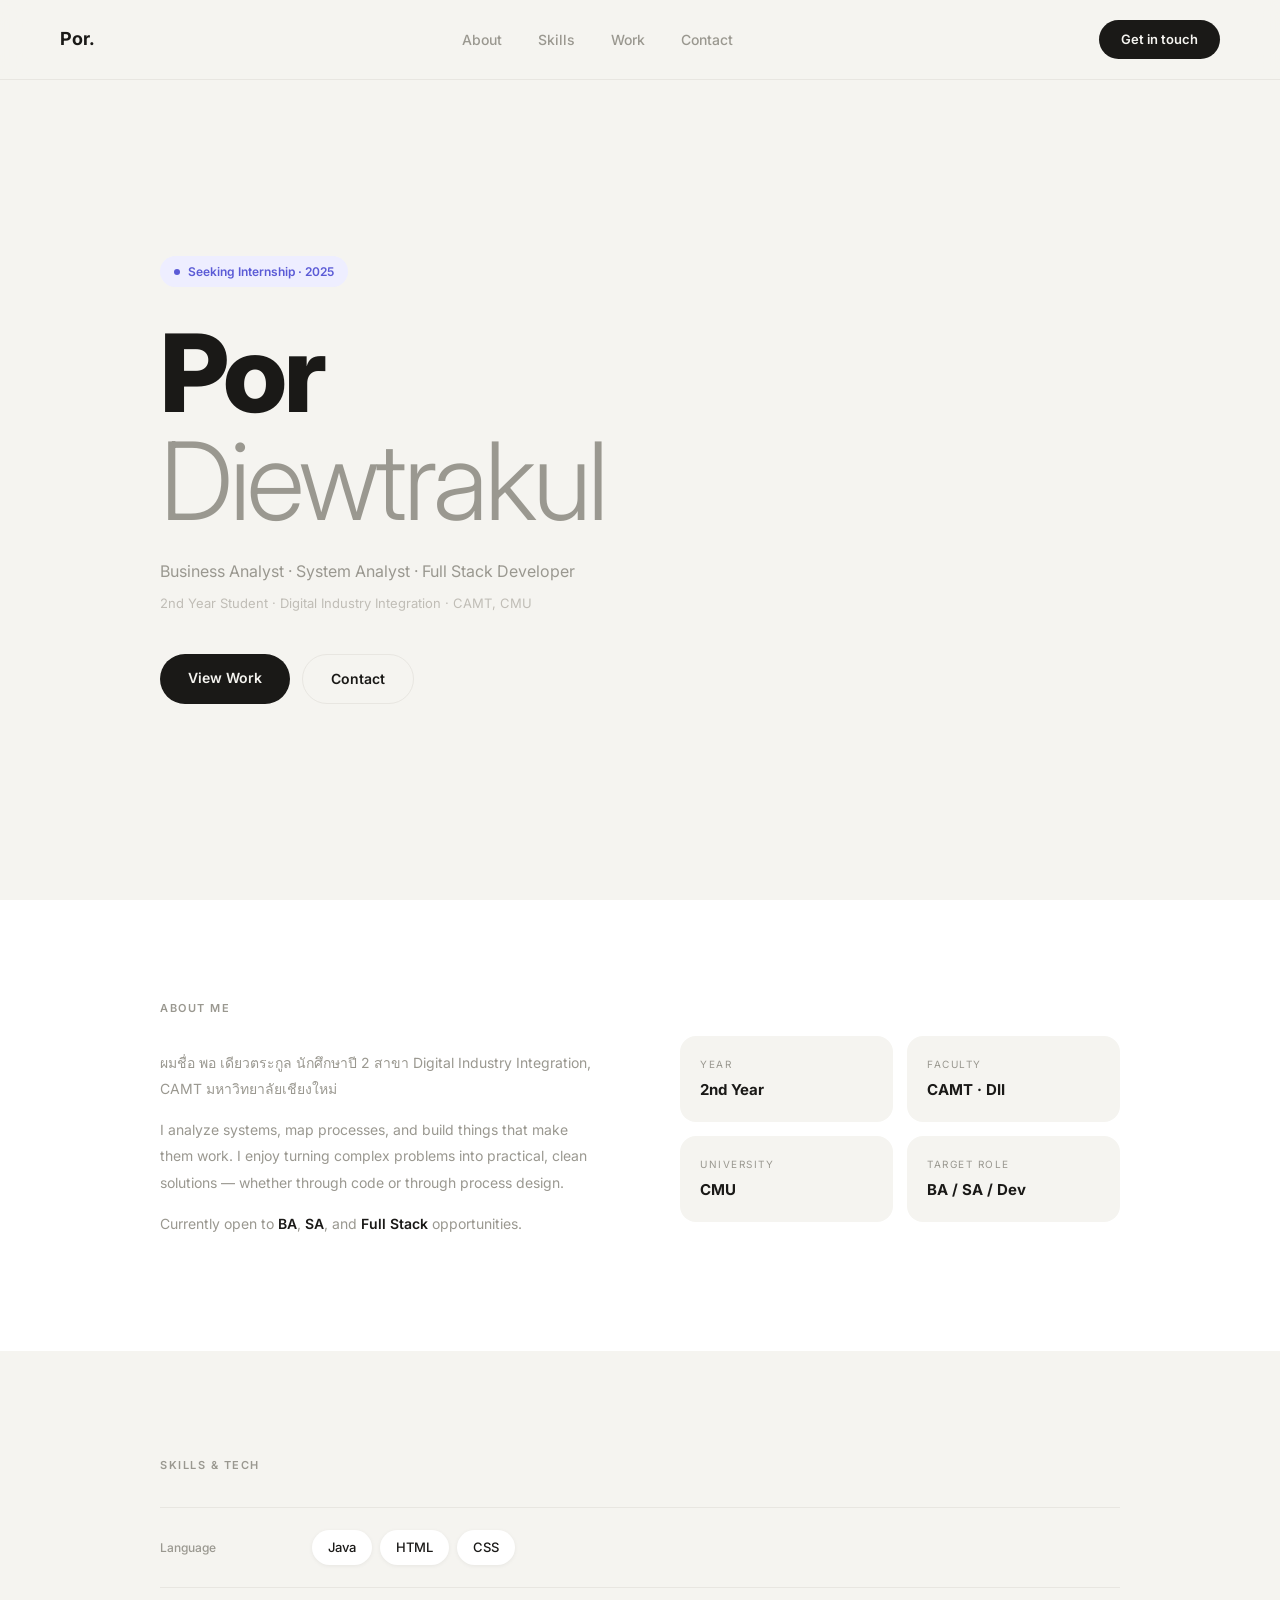
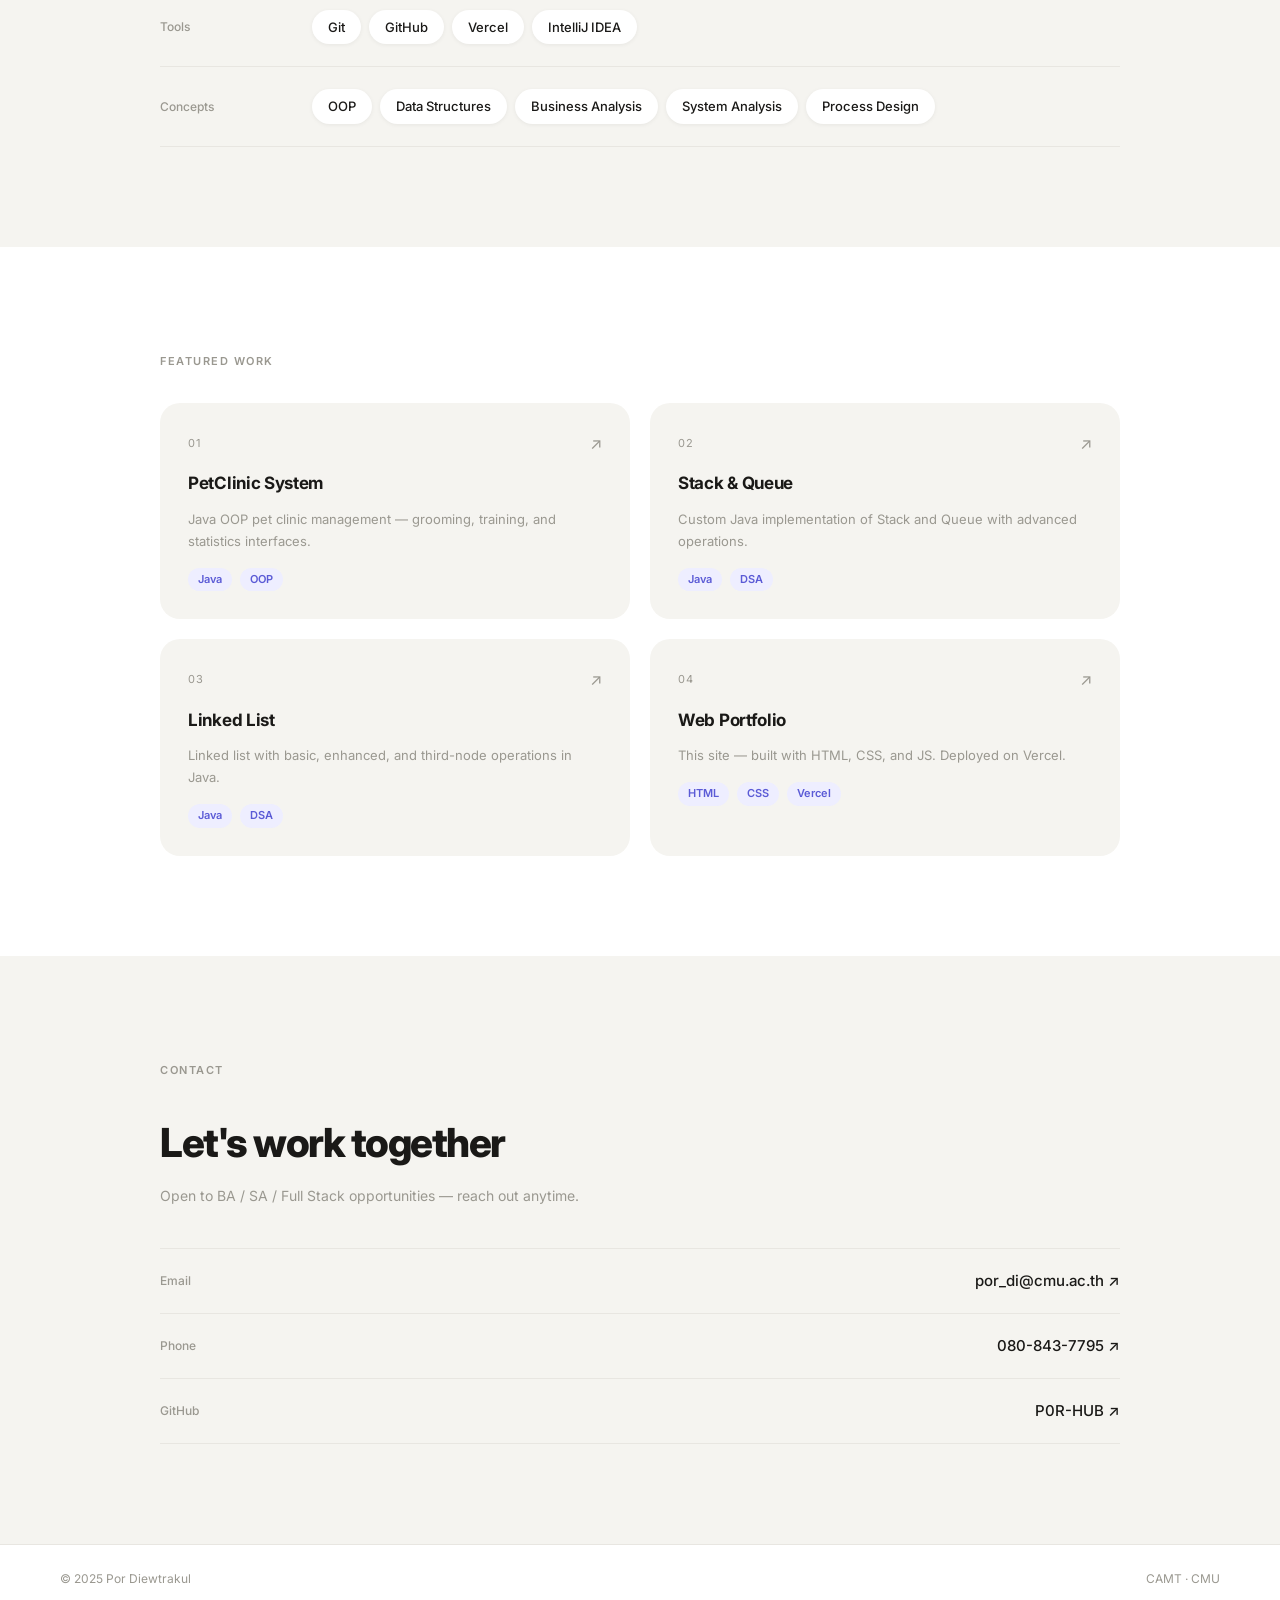
==== index.html @ 068f5320 "Change hero badge to Seeking Internship Co-Authored-By: Claude Sonnet 4.6 <noreply@anthropic.com>" ====
<!DOCTYPE html>
<html lang="en">
<head>
  <meta charset="UTF-8">
  <meta name="viewport" content="width=device-width, initial-scale=1.0">
  <title>Por Diewtrakul</title>
  <link rel="stylesheet" href="style.css">
  <link href="https://fonts.googleapis.com/css2?family=Inter:wght@300;400;500;600;700;900&display=swap" rel="stylesheet">
</head>
<body>

  <!-- NAV -->
  <nav>
    <div class="logo">Por.</div>
    <ul>
      <li><a href="#about">About</a></li>
      <li><a href="#skills">Skills</a></li>
      <li><a href="#work">Work</a></li>
      <li><a href="#contact">Contact</a></li>
    </ul>
    <a href="mailto:por_di@cmu.ac.th" class="nav-cta">Get in touch</a>
  </nav>

  <!-- HERO -->
  <section class="hero">
    <div class="hero-tag">Seeking Internship · 2025</div>
    <h1 class="hero-title">Por<br><span>Diewtrakul</span></h1>
    <p class="hero-sub">Business Analyst · System Analyst · Full Stack Developer</p>
    <p class="hero-desc">2nd Year Student · Digital Industry Integration · CAMT, CMU</p>
    <div class="hero-actions">
      <a href="#work" class="btn-main">View Work</a>
      <a href="#contact" class="btn-ghost">Contact</a>
    </div>
  </section>

  <!-- ABOUT -->
  <section class="about" id="about">
    <div class="inner">
      <div class="about-grid">
        <div class="about-text">
          <span class="label">About me</span>
          <p class="about-lead">ผมชื่อ พอ เดียวตระกูล นักศึกษาปี 2 สาขา Digital Industry Integration, CAMT มหาวิทยาลัยเชียงใหม่</p>
          <p>I analyze systems, map processes, and build things that make them work. I enjoy turning complex problems into practical, clean solutions — whether through code or through process design.</p>
          <p>Currently open to <strong>BA</strong>, <strong>SA</strong>, and <strong>Full Stack</strong> opportunities.</p>
        </div>
        <div class="about-cards">
          <div class="info-card">
            <span class="info-label">Year</span>
            <span class="info-value">2nd Year</span>
          </div>
          <div class="info-card">
            <span class="info-label">Faculty</span>
            <span class="info-value">CAMT · DII</span>
          </div>
          <div class="info-card">
            <span class="info-label">University</span>
            <span class="info-value">CMU</span>
          </div>
          <div class="info-card">
            <span class="info-label">Target Role</span>
            <span class="info-value">BA / SA / Dev</span>
          </div>
        </div>
      </div>
    </div>
  </section>

  <!-- SKILLS -->
  <section class="skills" id="skills">
    <div class="inner">
      <span class="label">Skills & Tech</span>
      <div class="skill-rows">
        <div class="skill-row">
          <span class="skill-cat">Language</span>
          <div class="chips">
            <span class="chip">Java</span>
            <span class="chip">HTML</span>
            <span class="chip">CSS</span>
          </div>
        </div>
        <div class="skill-row">
          <span class="skill-cat">Tools</span>
          <div class="chips">
            <span class="chip">Git</span>
            <span class="chip">GitHub</span>
            <span class="chip">Vercel</span>
            <span class="chip">IntelliJ IDEA</span>
          </div>
        </div>
        <div class="skill-row">
          <span class="skill-cat">Concepts</span>
          <div class="chips">
            <span class="chip">OOP</span>
            <span class="chip">Data Structures</span>
            <span class="chip">Business Analysis</span>
            <span class="chip">System Analysis</span>
            <span class="chip">Process Design</span>
          </div>
        </div>
      </div>
    </div>
  </section>

  <!-- WORK -->
  <section class="work" id="work">
    <div class="inner">
      <span class="label">Featured Work</span>
      <div class="work-grid">

        <a href="https://github.com/P0R-HUB" target="_blank" class="work-card">
          <div class="work-card-top">
            <span class="work-num">01</span>
            <span class="work-arrow">↗</span>
          </div>
          <h3>PetClinic System</h3>
          <p>Java OOP pet clinic management — grooming, training, and statistics interfaces.</p>
          <div class="work-chips">
            <span>Java</span><span>OOP</span>
          </div>
        </a>

        <a href="https://github.com/P0R-HUB/Stack-Queue" target="_blank" class="work-card">
          <div class="work-card-top">
            <span class="work-num">02</span>
            <span class="work-arrow">↗</span>
          </div>
          <h3>Stack &amp; Queue</h3>
          <p>Custom Java implementation of Stack and Queue with advanced operations.</p>
          <div class="work-chips">
            <span>Java</span><span>DSA</span>
          </div>
        </a>

        <a href="https://github.com/P0R-HUB/Linked-List" target="_blank" class="work-card">
          <div class="work-card-top">
            <span class="work-num">03</span>
            <span class="work-arrow">↗</span>
          </div>
          <h3>Linked List</h3>
          <p>Linked list with basic, enhanced, and third-node operations in Java.</p>
          <div class="work-chips">
            <span>Java</span><span>DSA</span>
          </div>
        </a>

        <a href="https://web-port-sandy.vercel.app" target="_blank" class="work-card">
          <div class="work-card-top">
            <span class="work-num">04</span>
            <span class="work-arrow">↗</span>
          </div>
          <h3>Web Portfolio</h3>
          <p>This site — built with HTML, CSS, and JS. Deployed on Vercel.</p>
          <div class="work-chips">
            <span>HTML</span><span>CSS</span><span>Vercel</span>
          </div>
        </a>

      </div>
    </div>
  </section>

  <!-- CONTACT -->
  <section class="contact" id="contact">
    <div class="inner">
      <span class="label">Contact</span>
      <h2 class="contact-title">Let's work together</h2>
      <p class="contact-sub">Open to BA / SA / Full Stack opportunities — reach out anytime.</p>
      <div class="contact-list">
        <a href="mailto:por_di@cmu.ac.th" class="contact-row">
          <span class="contact-type">Email</span>
          <span class="contact-val">por_di@cmu.ac.th ↗</span>
        </a>
        <a href="tel:0808437795" class="contact-row">
          <span class="contact-type">Phone</span>
          <span class="contact-val">080-843-7795 ↗</span>
        </a>
        <a href="https://github.com/P0R-HUB" target="_blank" class="contact-row">
          <span class="contact-type">GitHub</span>
          <span class="contact-val">P0R-HUB ↗</span>
        </a>
      </div>
    </div>
  </section>

  <footer>
    <span>© 2025 Por Diewtrakul</span>
    <span>CAMT · CMU</span>
  </footer>

  <script src="main.js"></script>
</body>
</html>
---- style.css ----
/* RESET */
* { margin: 0; padding: 0; box-sizing: border-box; }

:root {
  --bg:       #F5F4F0;
  --surface:  #FFFFFF;
  --text:     #1a1917;
  --muted:    #9a9890;
  --soft:     #e8e6e1;
  --accent:   #5b5bd6;
  --accent-l: #eeeeff;
}

html { scroll-behavior: smooth; }

body {
  font-family: 'Inter', sans-serif;
  background: var(--bg);
  color: var(--text);
  line-height: 1.6;
}

/* ── NAV ─────────────────────────────── */
nav {
  display: flex;
  align-items: center;
  justify-content: space-between;
  padding: 20px 60px;
  position: fixed;
  width: 100%;
  top: 0;
  z-index: 100;
  background: rgba(245, 244, 240, 0.88);
  backdrop-filter: blur(14px);
  border-bottom: 1px solid var(--soft);
}

.logo {
  font-size: 18px;
  font-weight: 700;
  color: var(--text);
}

nav ul {
  display: flex;
  gap: 36px;
  list-style: none;
}

nav ul a {
  color: var(--muted);
  text-decoration: none;
  font-size: 14px;
  font-weight: 500;
  transition: color 0.2s;
}

nav ul a:hover { color: var(--text); }

.nav-cta {
  padding: 9px 22px;
  background: var(--text);
  color: var(--bg);
  text-decoration: none;
  border-radius: 999px;
  font-size: 13px;
  font-weight: 600;
  transition: opacity 0.2s;
}

.nav-cta:hover { opacity: 0.75; }

/* ── INNER ───────────────────────────── */
.inner {
  max-width: 1080px;
  margin: 0 auto;
  padding: 0 60px;
}

/* ── LABEL ───────────────────────────── */
.label {
  display: inline-block;
  font-size: 11px;
  font-weight: 600;
  letter-spacing: 1.5px;
  text-transform: uppercase;
  color: var(--muted);
  margin-bottom: 32px;
}

/* ── HERO ────────────────────────────── */
.hero {
  min-height: 100vh;
  display: flex;
  flex-direction: column;
  justify-content: center;
  padding: 140px 60px 80px;
  max-width: 1080px;
  margin: 0 auto;
}

.hero-tag {
  display: inline-flex;
  align-items: center;
  gap: 8px;
  padding: 6px 14px;
  background: var(--accent-l);
  color: var(--accent);
  border-radius: 999px;
  font-size: 12px;
  font-weight: 600;
  margin-bottom: 32px;
  width: fit-content;
}

.hero-tag::before {
  content: '';
  width: 6px;
  height: 6px;
  background: var(--accent);
  border-radius: 50%;
}

.hero-title {
  font-size: clamp(56px, 9vw, 108px);
  font-weight: 800;
  line-height: 1.0;
  letter-spacing: -3px;
  margin-bottom: 24px;
  color: var(--text);
}

.hero-title span {
  color: var(--muted);
  font-weight: 300;
}

.hero-sub {
  font-size: 16px;
  color: var(--muted);
  margin-bottom: 8px;
  font-weight: 400;
}

.hero-desc {
  font-size: 13px;
  color: #c0bdb6;
  margin-bottom: 40px;
}

.hero-actions {
  display: flex;
  gap: 12px;
}

.btn-main {
  padding: 13px 28px;
  background: var(--text);
  color: var(--bg);
  text-decoration: none;
  border-radius: 999px;
  font-size: 14px;
  font-weight: 600;
  transition: opacity 0.2s, transform 0.2s;
}

.btn-main:hover { opacity: 0.8; transform: translateY(-1px); }

.btn-ghost {
  padding: 13px 28px;
  background: transparent;
  color: var(--text);
  text-decoration: none;
  border-radius: 999px;
  font-size: 14px;
  font-weight: 600;
  border: 1.5px solid var(--soft);
  transition: border-color 0.2s, transform 0.2s;
}

.btn-ghost:hover { border-color: var(--muted); transform: translateY(-1px); }

/* ── ABOUT ───────────────────────────── */
.about {
  padding: 100px 0;
  background: var(--surface);
}

.about-grid {
  display: grid;
  grid-template-columns: 1fr 1fr;
  gap: 80px;
  align-items: start;
}

.about-text .label { display: block; }

.about-lead {
  font-size: 17px;
  line-height: 1.7;
  margin-bottom: 20px;
  color: var(--text);
}

.about-text p {
  font-size: 14px;
  color: var(--muted);
  line-height: 1.9;
  margin-bottom: 14px;
}

.about-text strong { color: var(--text); font-weight: 600; }

.about-cards {
  display: grid;
  grid-template-columns: 1fr 1fr;
  gap: 14px;
  padding-top: 36px;
}

.info-card {
  background: var(--bg);
  border-radius: 16px;
  padding: 20px;
  display: flex;
  flex-direction: column;
  gap: 6px;
}

.info-label {
  font-size: 10px;
  letter-spacing: 1.5px;
  text-transform: uppercase;
  color: var(--muted);
}

.info-value {
  font-size: 15px;
  font-weight: 700;
  color: var(--text);
}

/* ── SKILLS ──────────────────────────── */
.skills {
  padding: 100px 0;
  background: var(--bg);
}

.skill-rows {
  display: flex;
  flex-direction: column;
  gap: 0;
}

.skill-row {
  display: grid;
  grid-template-columns: 120px 1fr;
  gap: 32px;
  align-items: center;
  padding: 22px 0;
  border-bottom: 1px solid var(--soft);
}

.skill-row:first-child { border-top: 1px solid var(--soft); }

.skill-cat {
  font-size: 12px;
  font-weight: 500;
  color: var(--muted);
}

.chips { display: flex; flex-wrap: wrap; gap: 8px; }

.chip {
  padding: 7px 16px;
  background: var(--surface);
  border-radius: 999px;
  font-size: 13px;
  font-weight: 500;
  color: var(--text);
  box-shadow: 0 1px 4px rgba(0,0,0,0.06);
  transition: box-shadow 0.2s, transform 0.2s;
  cursor: default;
}

.chip:hover {
  box-shadow: 0 4px 12px rgba(0,0,0,0.1);
  transform: translateY(-2px);
}

/* ── WORK ────────────────────────────── */
.work {
  padding: 100px 0;
  background: var(--surface);
}

.work-grid {
  display: grid;
  grid-template-columns: repeat(2, 1fr);
  gap: 20px;
}

.work-card {
  background: var(--bg);
  border-radius: 20px;
  padding: 28px;
  text-decoration: none;
  color: var(--text);
  display: flex;
  flex-direction: column;
  gap: 10px;
  transition: transform 0.25s, box-shadow 0.25s;
}

.work-card:hover {
  transform: translateY(-4px);
  box-shadow: 0 12px 32px rgba(0,0,0,0.08);
}

.work-card-top {
  display: flex;
  justify-content: space-between;
  align-items: center;
  margin-bottom: 4px;
}

.work-num {
  font-size: 11px;
  color: var(--muted);
  letter-spacing: 1px;
}

.work-arrow {
  font-size: 16px;
  color: var(--muted);
  transition: color 0.2s;
}

.work-card:hover .work-arrow { color: var(--accent); }

.work-card h3 {
  font-size: 17px;
  font-weight: 700;
  letter-spacing: -0.3px;
}

.work-card p {
  font-size: 13px;
  color: var(--muted);
  line-height: 1.7;
}

.work-chips {
  display: flex;
  gap: 8px;
  margin-top: 6px;
}

.work-chips span {
  padding: 3px 10px;
  background: var(--accent-l);
  color: var(--accent);
  border-radius: 999px;
  font-size: 11px;
  font-weight: 600;
}

/* ── CONTACT ─────────────────────────── */
.contact {
  padding: 100px 0;
  background: var(--bg);
}

.contact-title {
  font-size: 40px;
  font-weight: 800;
  letter-spacing: -1.5px;
  margin-bottom: 10px;
}

.contact-sub {
  font-size: 14px;
  color: var(--muted);
  margin-bottom: 40px;
}

.contact-list {
  display: flex;
  flex-direction: column;
  border-top: 1px solid var(--soft);
}

.contact-row {
  display: flex;
  justify-content: space-between;
  align-items: center;
  padding: 20px 0;
  border-bottom: 1px solid var(--soft);
  text-decoration: none;
  color: var(--text);
  transition: padding-left 0.2s;
}

.contact-row:hover { padding-left: 8px; }

.contact-type {
  font-size: 12px;
  font-weight: 500;
  color: var(--muted);
  width: 80px;
}

.contact-val {
  font-size: 15px;
  font-weight: 500;
}

/* ── FOOTER ──────────────────────────── */
footer {
  display: flex;
  justify-content: space-between;
  padding: 24px 60px;
  font-size: 12px;
  color: var(--muted);
  background: var(--surface);
  border-top: 1px solid var(--soft);
}

/* ── FADE IN ─────────────────────────── */
.fade-in {
  opacity: 0;
  transform: translateY(16px);
  transition: opacity 0.5s ease, transform 0.5s ease;
}

.fade-in.visible {
  opacity: 1;
  transform: translateY(0);
}
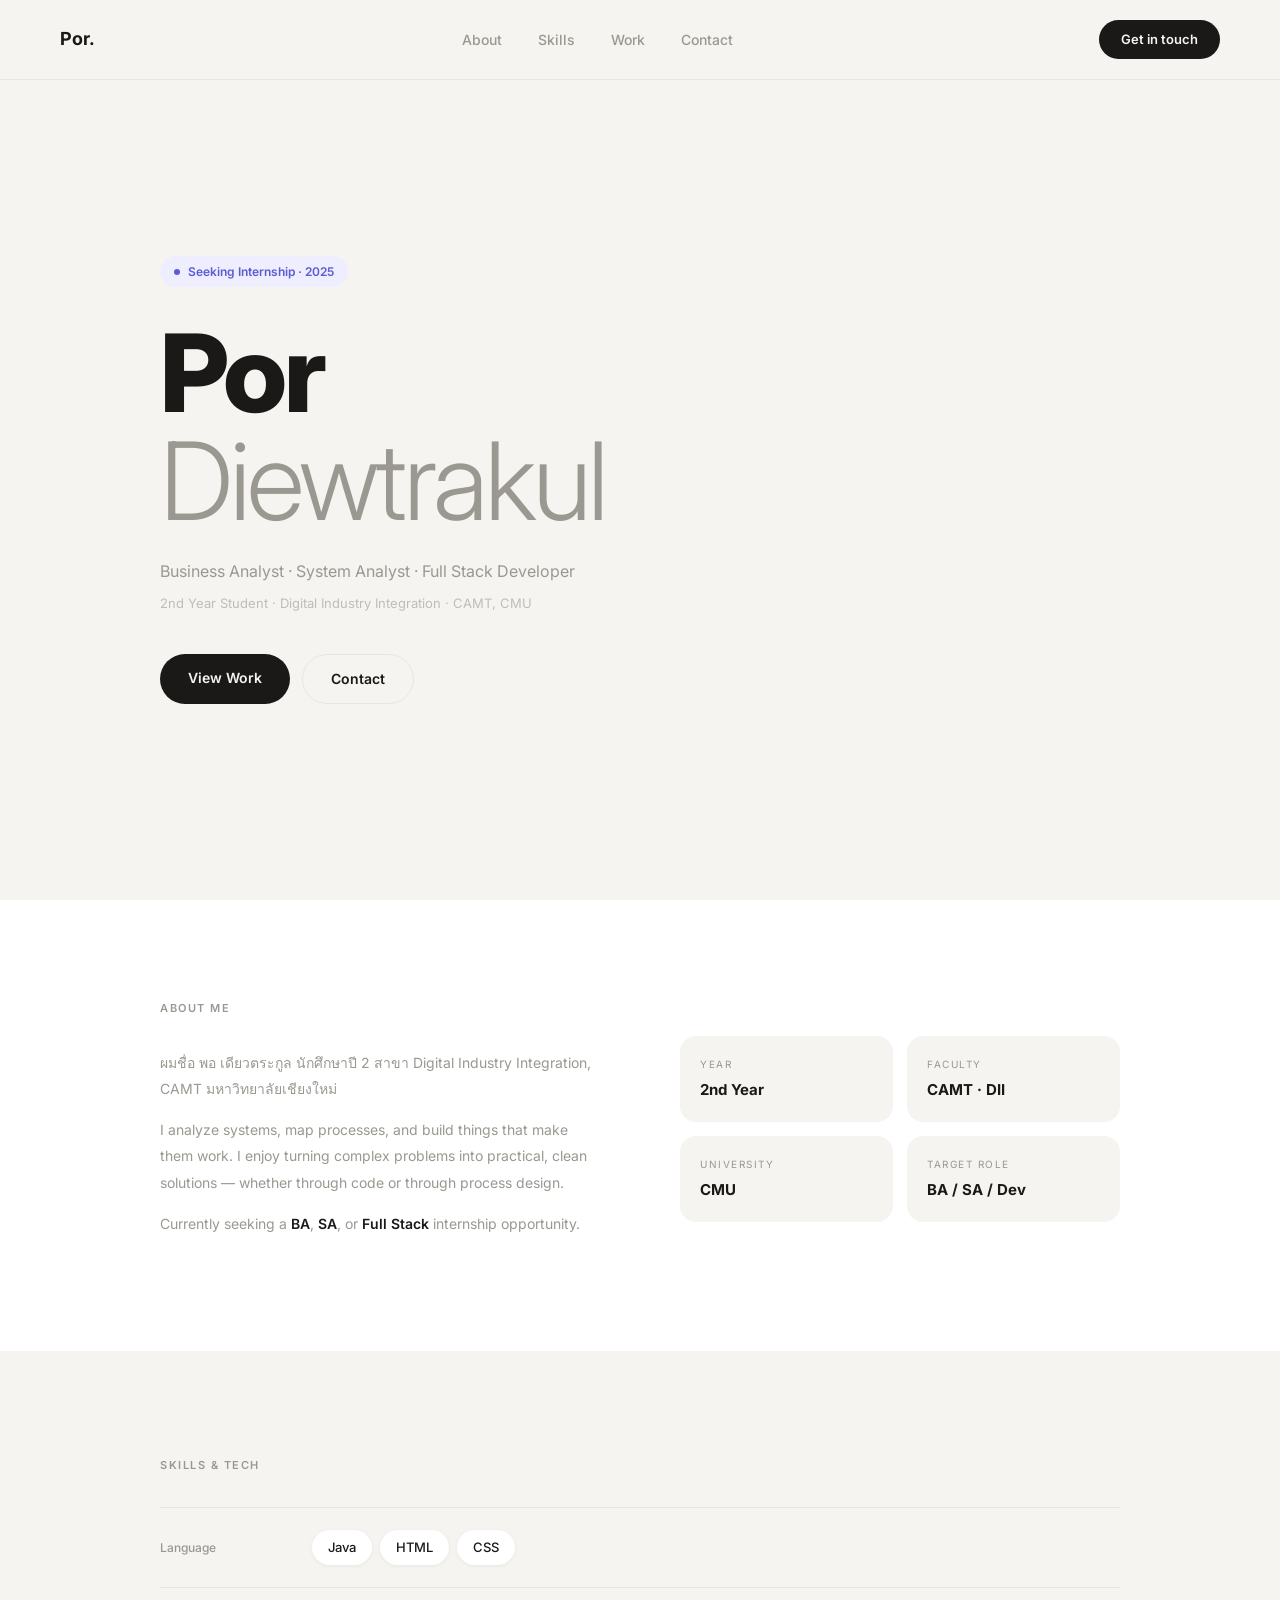
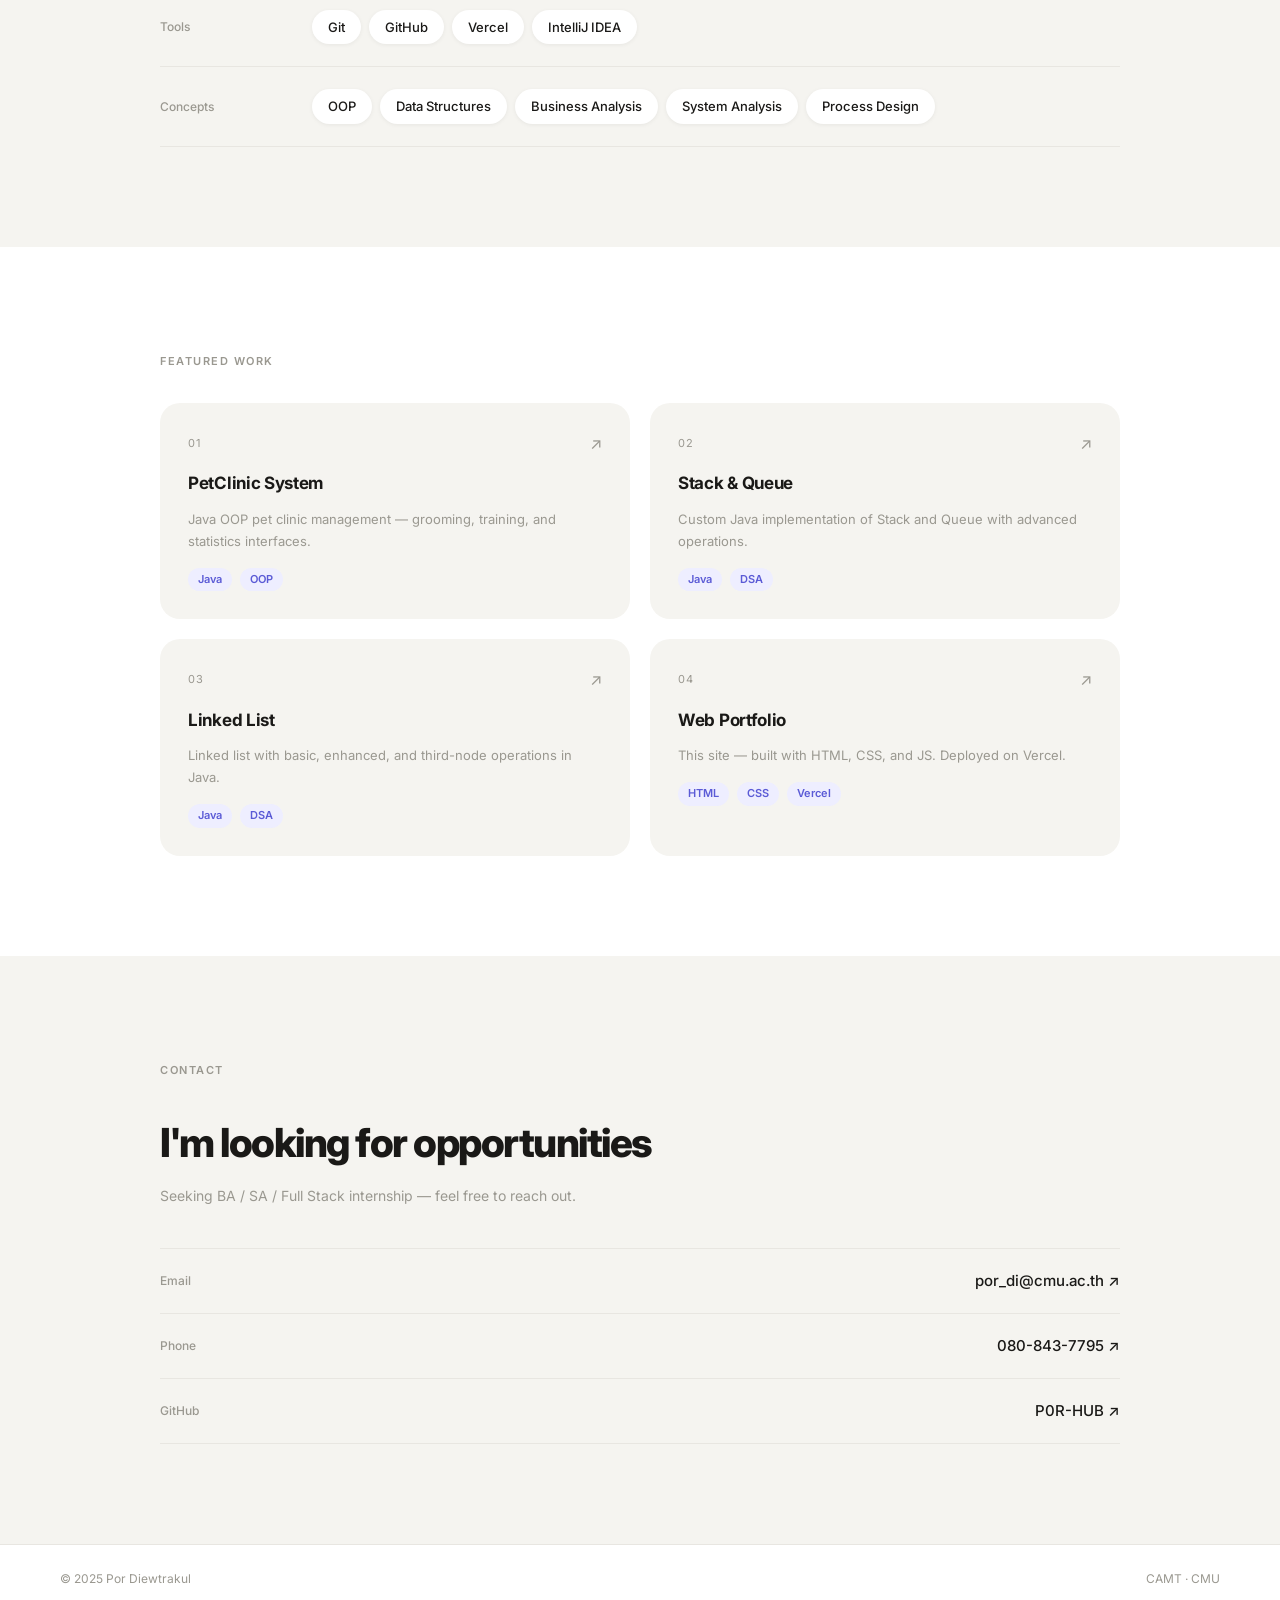
==== commit df14b134: "fix: correct job-seeker messaging and active nav highlight - Rewrite about/contact copy from recruit" ====
--- a/index.html
+++ b/index.html
@@ -41,7 +41,7 @@
           <span class="label">About me</span>
           <p class="about-lead">ผมชื่อ พอ เดียวตระกูล นักศึกษาปี 2 สาขา Digital Industry Integration, CAMT มหาวิทยาลัยเชียงใหม่</p>
           <p>I analyze systems, map processes, and build things that make them work. I enjoy turning complex problems into practical, clean solutions — whether through code or through process design.</p>
-          <p>Currently open to <strong>BA</strong>, <strong>SA</strong>, and <strong>Full Stack</strong> opportunities.</p>
+          <p>Currently seeking a <strong>BA</strong>, <strong>SA</strong>, or <strong>Full Stack</strong> internship opportunity.</p>
         </div>
         <div class="about-cards">
           <div class="info-card">
@@ -163,8 +163,8 @@
   <section class="contact" id="contact">
     <div class="inner">
       <span class="label">Contact</span>
-      <h2 class="contact-title">Let's work together</h2>
-      <p class="contact-sub">Open to BA / SA / Full Stack opportunities — reach out anytime.</p>
+      <h2 class="contact-title">I'm looking for opportunities</h2>
+      <p class="contact-sub">Seeking BA / SA / Full Stack internship — feel free to reach out.</p>
       <div class="contact-list">
         <a href="mailto:por_di@cmu.ac.th" class="contact-row">
           <span class="contact-type">Email</span>
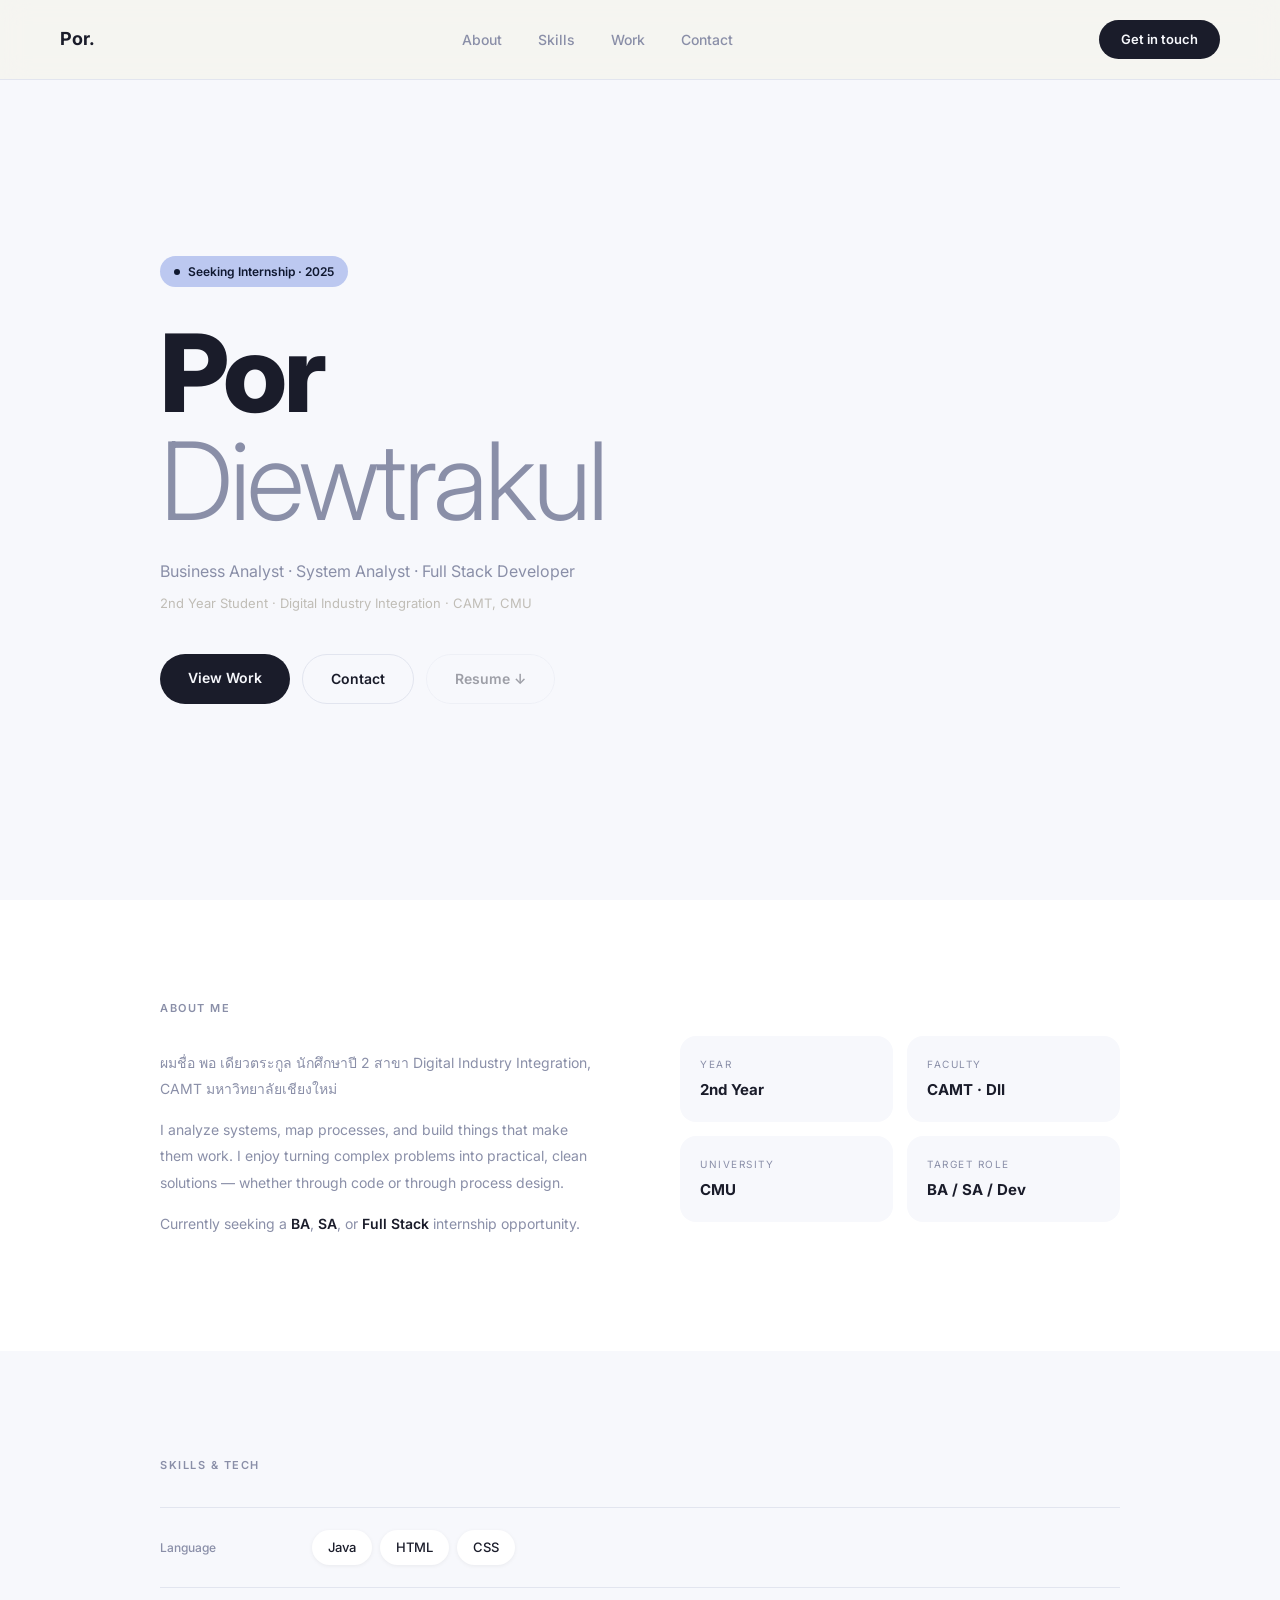
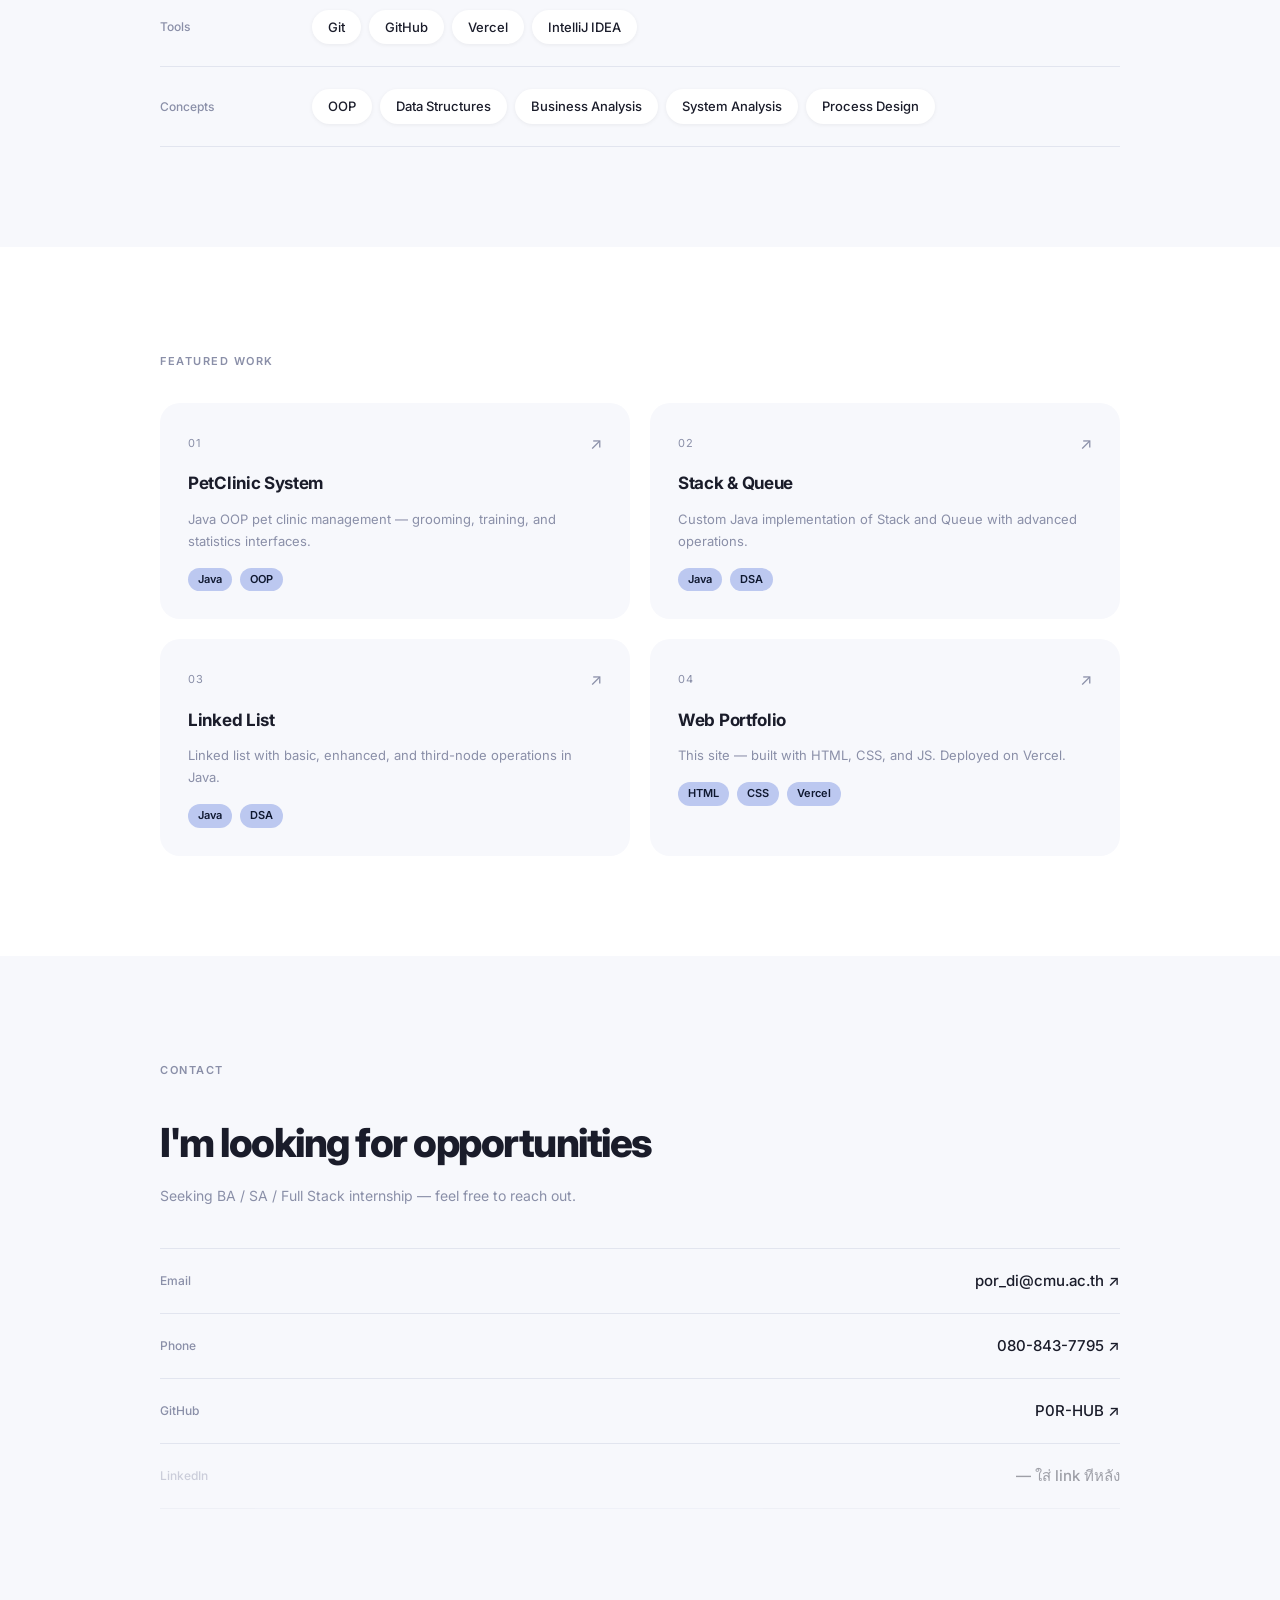
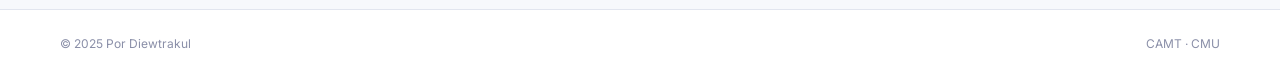
==== commit f741f9ba: "feat: add resume & LinkedIn placeholders, update accent color - Add Resume download button placehold" ====
--- a/index.html
+++ b/index.html
@@ -30,6 +30,7 @@
     <div class="hero-actions">
       <a href="#work" class="btn-main">View Work</a>
       <a href="#contact" class="btn-ghost">Contact</a>
+      <a href="#" class="btn-ghost" style="opacity:0.4; cursor:not-allowed;">Resume ↓</a>
     </div>
   </section>
 
@@ -178,6 +179,10 @@
           <span class="contact-type">GitHub</span>
           <span class="contact-val">P0R-HUB ↗</span>
         </a>
+        <a href="#" class="contact-row" style="opacity:0.4; cursor:not-allowed;">
+          <span class="contact-type">LinkedIn</span>
+          <span class="contact-val">— ใส่ link ทีหลัง</span>
+        </a>
       </div>
     </div>
   </section>
--- a/style.css
+++ b/style.css
@@ -2,13 +2,13 @@
 * { margin: 0; padding: 0; box-sizing: border-box; }
 
 :root {
-  --bg:       #F5F4F0;
+  --bg:       #F7F8FC;
   --surface:  #FFFFFF;
-  --text:     #1a1917;
-  --muted:    #9a9890;
-  --soft:     #e8e6e1;
-  --accent:   #5b5bd6;
-  --accent-l: #eeeeff;
+  --text:     #1A1C2A;
+  --muted:    #8A8FA8;
+  --soft:     #E2E5EF;
+  --accent:   #0F1830;
+  --accent-l: #BCC8F0;
 }
 
 html { scroll-behavior: smooth; }
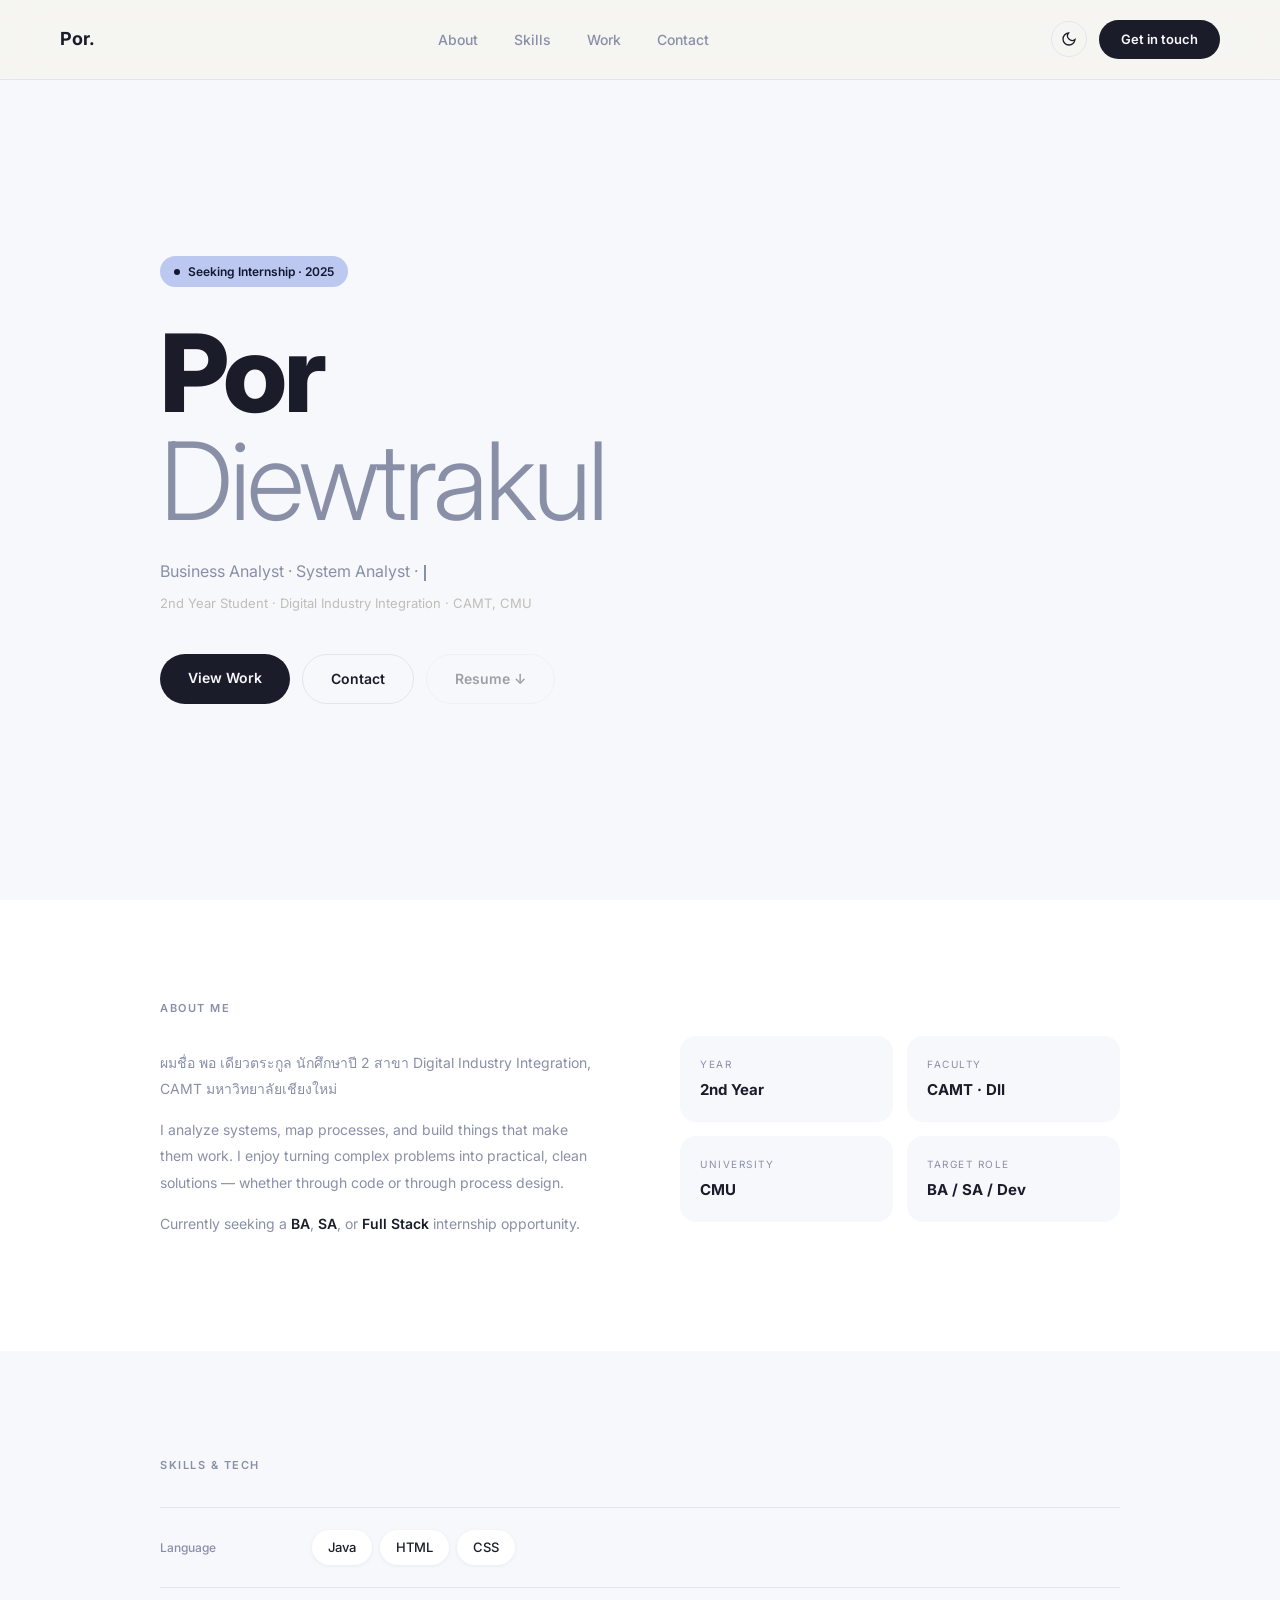
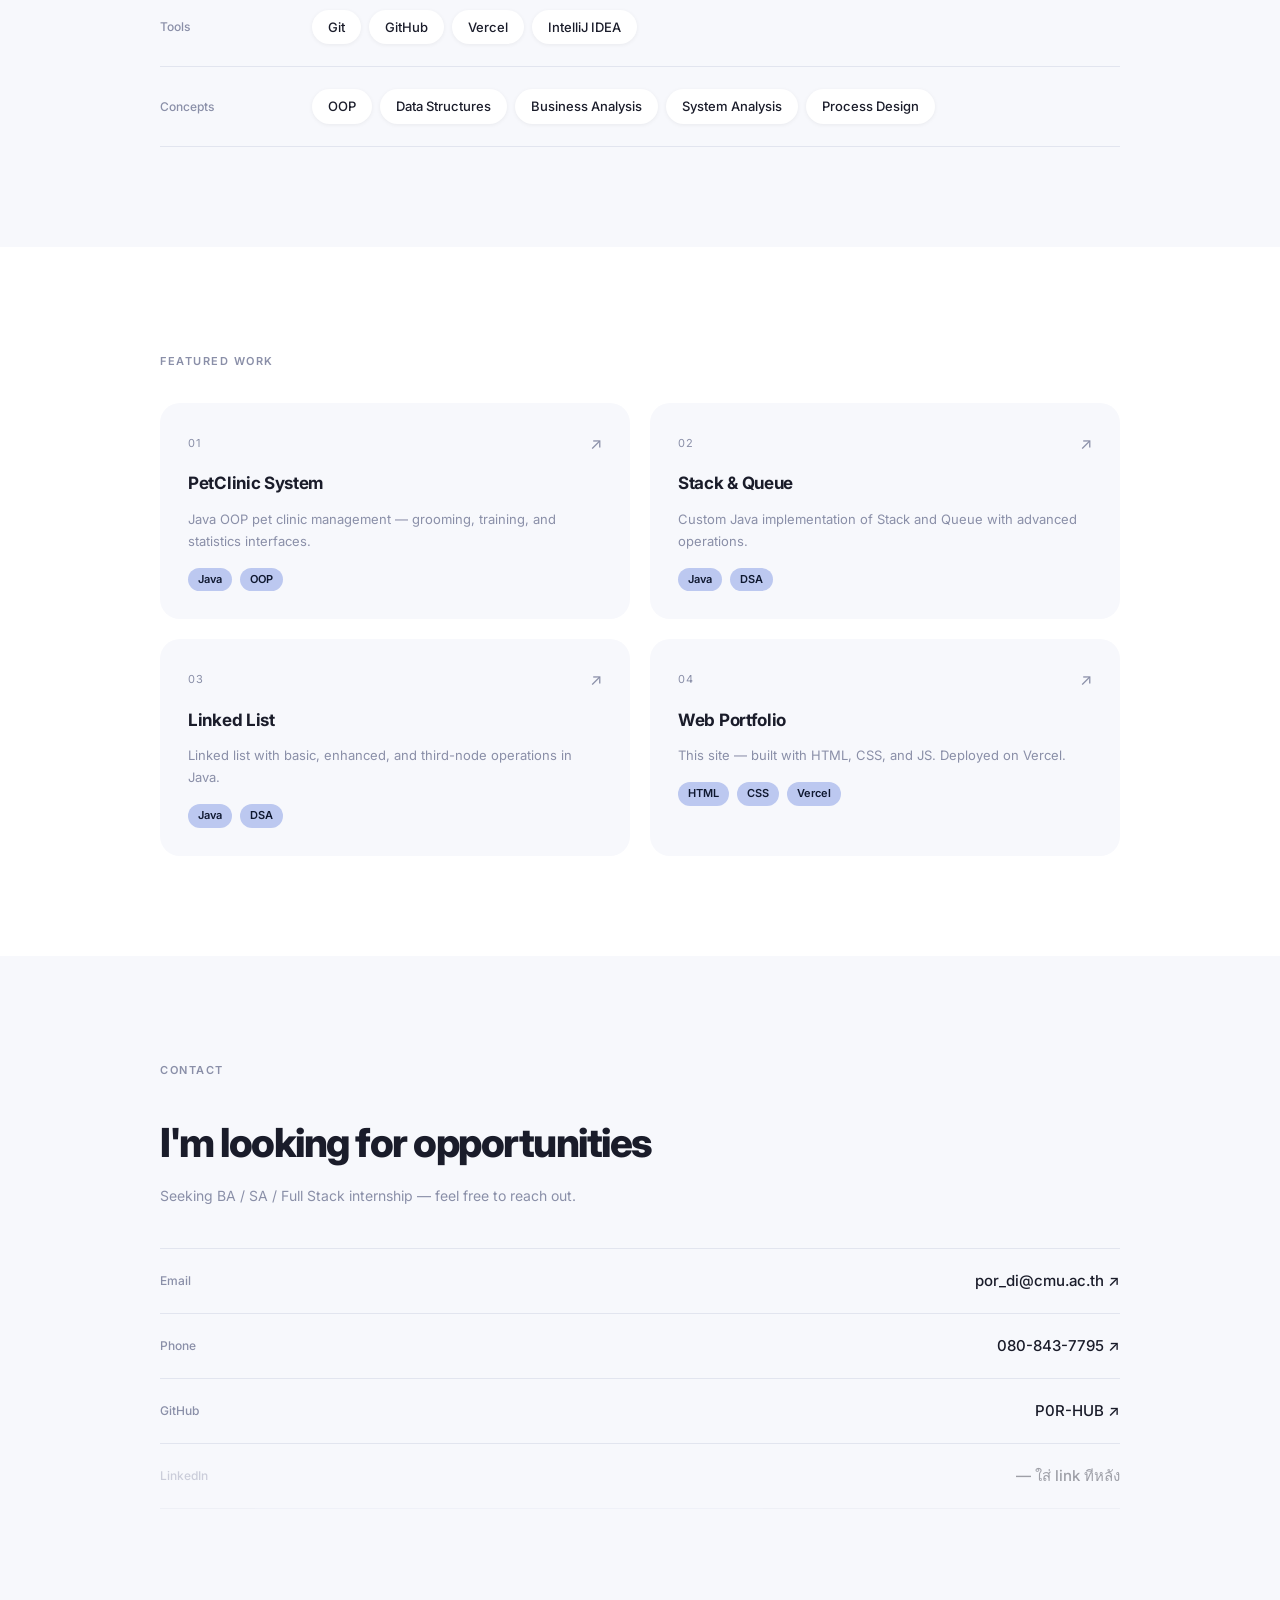
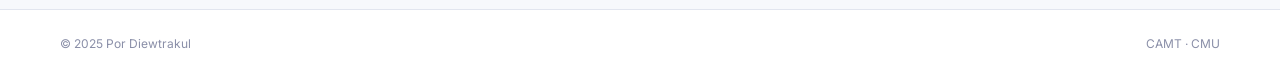
==== commit 85dcb216: "feat: add typing animation, copy to clipboard, and dark mode - Typing animation on hero subtitle on " ====
--- a/index.html
+++ b/index.html
@@ -18,7 +18,13 @@
       <li><a href="#work">Work</a></li>
       <li><a href="#contact">Contact</a></li>
     </ul>
-    <a href="mailto:por_di@cmu.ac.th" class="nav-cta">Get in touch</a>
+    <div class="nav-right">
+      <button id="theme-toggle" class="theme-toggle" aria-label="Toggle dark mode">
+        <svg id="icon-moon" width="16" height="16" viewBox="0 0 24 24" fill="none" stroke="currentColor" stroke-width="2"><path d="M21 12.79A9 9 0 1 1 11.21 3 7 7 0 0 0 21 12.79z"/></svg>
+        <svg id="icon-sun"  width="16" height="16" viewBox="0 0 24 24" fill="none" stroke="currentColor" stroke-width="2" style="display:none"><circle cx="12" cy="12" r="5"/><line x1="12" y1="1" x2="12" y2="3"/><line x1="12" y1="21" x2="12" y2="23"/><line x1="4.22" y1="4.22" x2="5.64" y2="5.64"/><line x1="18.36" y1="18.36" x2="19.78" y2="19.78"/><line x1="1" y1="12" x2="3" y2="12"/><line x1="21" y1="12" x2="23" y2="12"/><line x1="4.22" y1="19.78" x2="5.64" y2="18.36"/><line x1="18.36" y1="5.64" x2="19.78" y2="4.22"/></svg>
+      </button>
+      <a href="mailto:por_di@cmu.ac.th" class="nav-cta">Get in touch</a>
+    </div>
   </nav>
 
   <!-- HERO -->
@@ -167,15 +173,15 @@
       <h2 class="contact-title">I'm looking for opportunities</h2>
       <p class="contact-sub">Seeking BA / SA / Full Stack internship — feel free to reach out.</p>
       <div class="contact-list">
-        <a href="mailto:por_di@cmu.ac.th" class="contact-row">
+        <a href="mailto:por_di@cmu.ac.th" class="contact-row" data-copy="por_di@cmu.ac.th">
           <span class="contact-type">Email</span>
           <span class="contact-val">por_di@cmu.ac.th ↗</span>
         </a>
-        <a href="tel:0808437795" class="contact-row">
+        <a href="tel:0808437795" class="contact-row" data-copy="080-843-7795">
           <span class="contact-type">Phone</span>
           <span class="contact-val">080-843-7795 ↗</span>
         </a>
-        <a href="https://github.com/P0R-HUB" target="_blank" class="contact-row">
+        <a href="https://github.com/P0R-HUB" target="_blank" class="contact-row" data-copy="https://github.com/P0R-HUB">
           <span class="contact-type">GitHub</span>
           <span class="contact-val">P0R-HUB ↗</span>
         </a>
@@ -192,6 +198,8 @@
     <span>CAMT · CMU</span>
   </footer>
 
+  <div id="copy-toast" class="copy-toast">Copied!</div>
+
   <script src="main.js"></script>
 </body>
 </html>
--- a/style.css
+++ b/style.css
@@ -11,6 +11,22 @@
   --accent-l: #BCC8F0;
 }
 
+/* ── DARK MODE ── */
+[data-theme="dark"] {
+  --bg:       #0D1117;
+  --surface:  #161B27;
+  --text:     #E8EDF8;
+  --muted:    #8891B0;
+  --soft:     #1E2436;
+  --accent:   #6B8FE8;
+  --accent-l: #1A2340;
+}
+
+[data-theme="dark"] nav {
+  background: rgba(13, 17, 23, 0.92);
+  border-bottom-color: #1E2436;
+}
+
 html { scroll-behavior: smooth; }
 
 body {
@@ -18,6 +34,68 @@
   background: var(--bg);
   color: var(--text);
   line-height: 1.6;
+  transition: background 0.3s ease, color 0.3s ease;
+}
+
+/* ── THEME TOGGLE ────────────────────── */
+.nav-right {
+  display: flex;
+  align-items: center;
+  gap: 12px;
+}
+
+.theme-toggle {
+  width: 36px;
+  height: 36px;
+  border-radius: 999px;
+  border: 1.5px solid var(--soft);
+  background: transparent;
+  color: var(--text);
+  display: flex;
+  align-items: center;
+  justify-content: center;
+  cursor: pointer;
+  transition: background 0.2s, border-color 0.2s;
+}
+
+.theme-toggle:hover { background: var(--soft); }
+
+/* ── COPY TOAST ──────────────────────── */
+.copy-toast {
+  position: fixed;
+  bottom: 32px;
+  left: 50%;
+  transform: translateX(-50%) translateY(12px);
+  background: var(--text);
+  color: var(--bg);
+  padding: 10px 22px;
+  border-radius: 999px;
+  font-size: 13px;
+  font-weight: 600;
+  opacity: 0;
+  pointer-events: none;
+  transition: opacity 0.2s, transform 0.2s;
+  z-index: 9999;
+}
+
+.copy-toast.show {
+  opacity: 1;
+  transform: translateX(-50%) translateY(0);
+}
+
+/* ── TYPING CURSOR ───────────────────── */
+.hero-sub .cursor {
+  display: inline-block;
+  width: 2px;
+  height: 1em;
+  background: var(--muted);
+  margin-left: 2px;
+  vertical-align: middle;
+  animation: blink 0.7s step-end infinite;
+}
+
+@keyframes blink {
+  50% { opacity: 0; }
 }
 
 /* ── NAV ─────────────────────────────── */
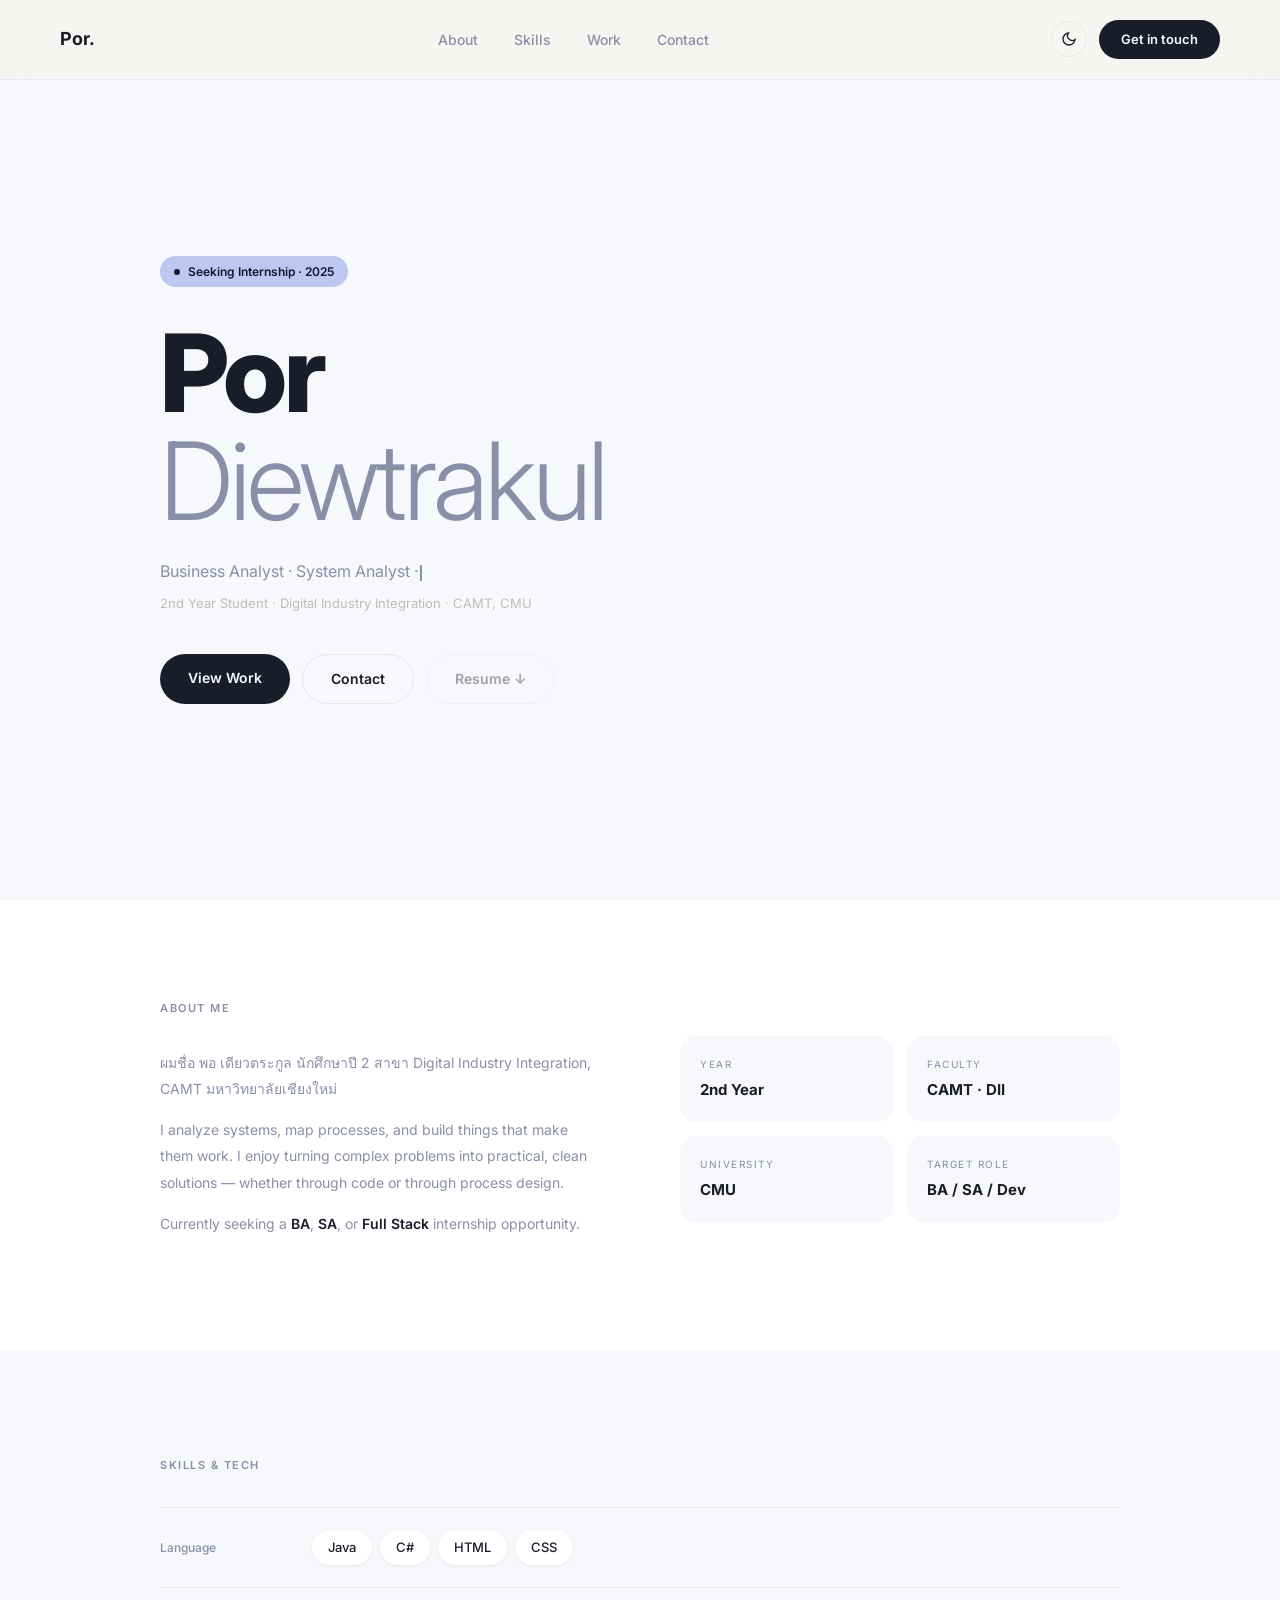
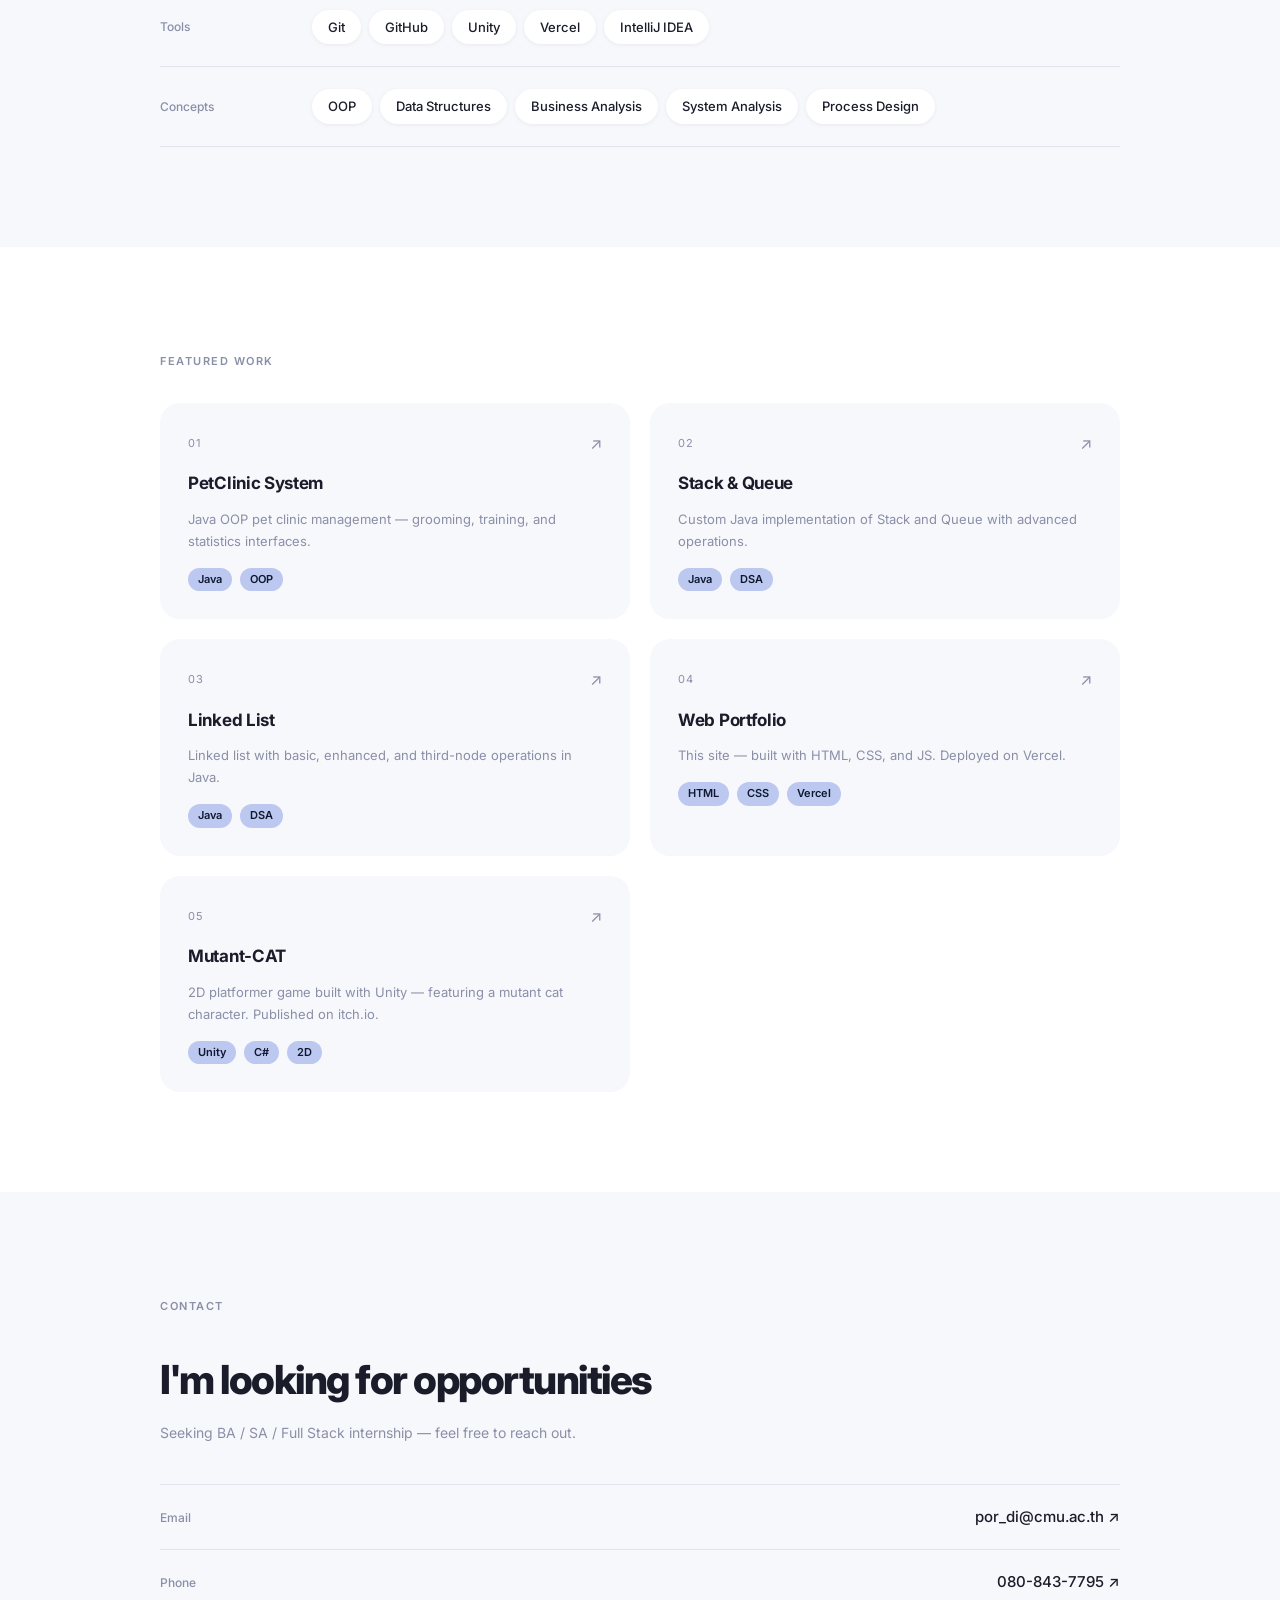
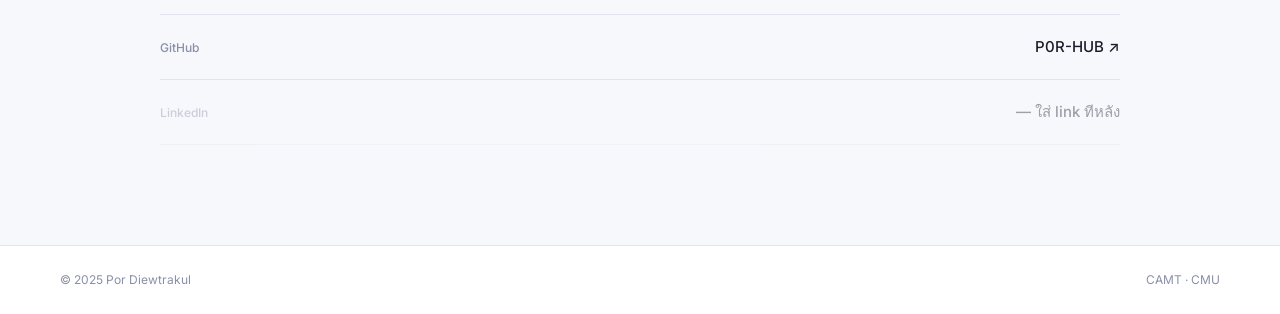
==== commit f70a9490: "Add Mutant-CAT to work section, add C# and Unity to skills" ====
--- a/index.html
+++ b/index.html
@@ -81,6 +81,7 @@
           <span class="skill-cat">Language</span>
           <div class="chips">
             <span class="chip">Java</span>
+            <span class="chip">C#</span>
             <span class="chip">HTML</span>
             <span class="chip">CSS</span>
           </div>
@@ -90,6 +91,7 @@
           <div class="chips">
             <span class="chip">Git</span>
             <span class="chip">GitHub</span>
+            <span class="chip">Unity</span>
             <span class="chip">Vercel</span>
             <span class="chip">IntelliJ IDEA</span>
           </div>
@@ -162,6 +164,18 @@
           </div>
         </a>
 
+        <a href="https://p0rwannabe.itch.io/mutant-cat" target="_blank" class="work-card">
+          <div class="work-card-top">
+            <span class="work-num">05</span>
+            <span class="work-arrow">↗</span>
+          </div>
+          <h3>Mutant-CAT</h3>
+          <p>2D platformer game built with Unity — featuring a mutant cat character. Published on itch.io.</p>
+          <div class="work-chips">
+            <span>Unity</span><span>C#</span><span>2D</span>
+          </div>
+        </a>
+
       </div>
     </div>
   </section>
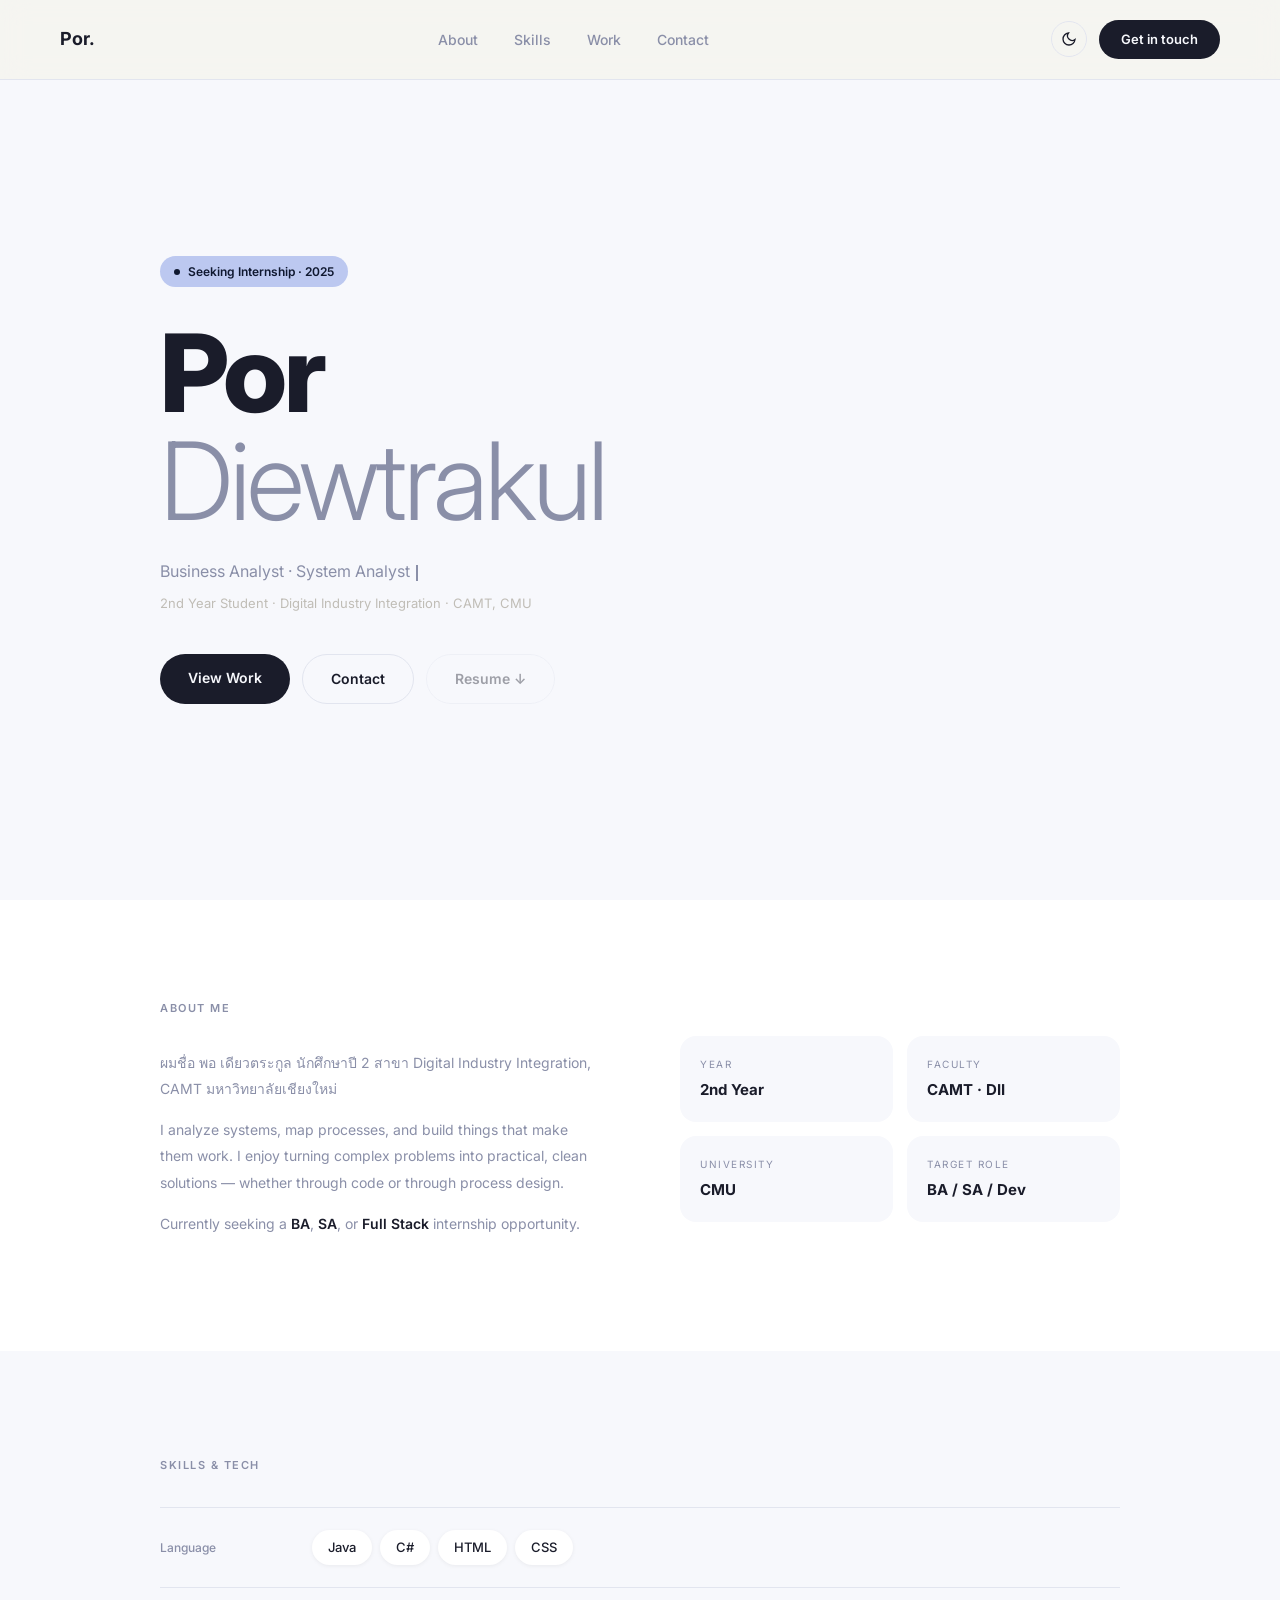
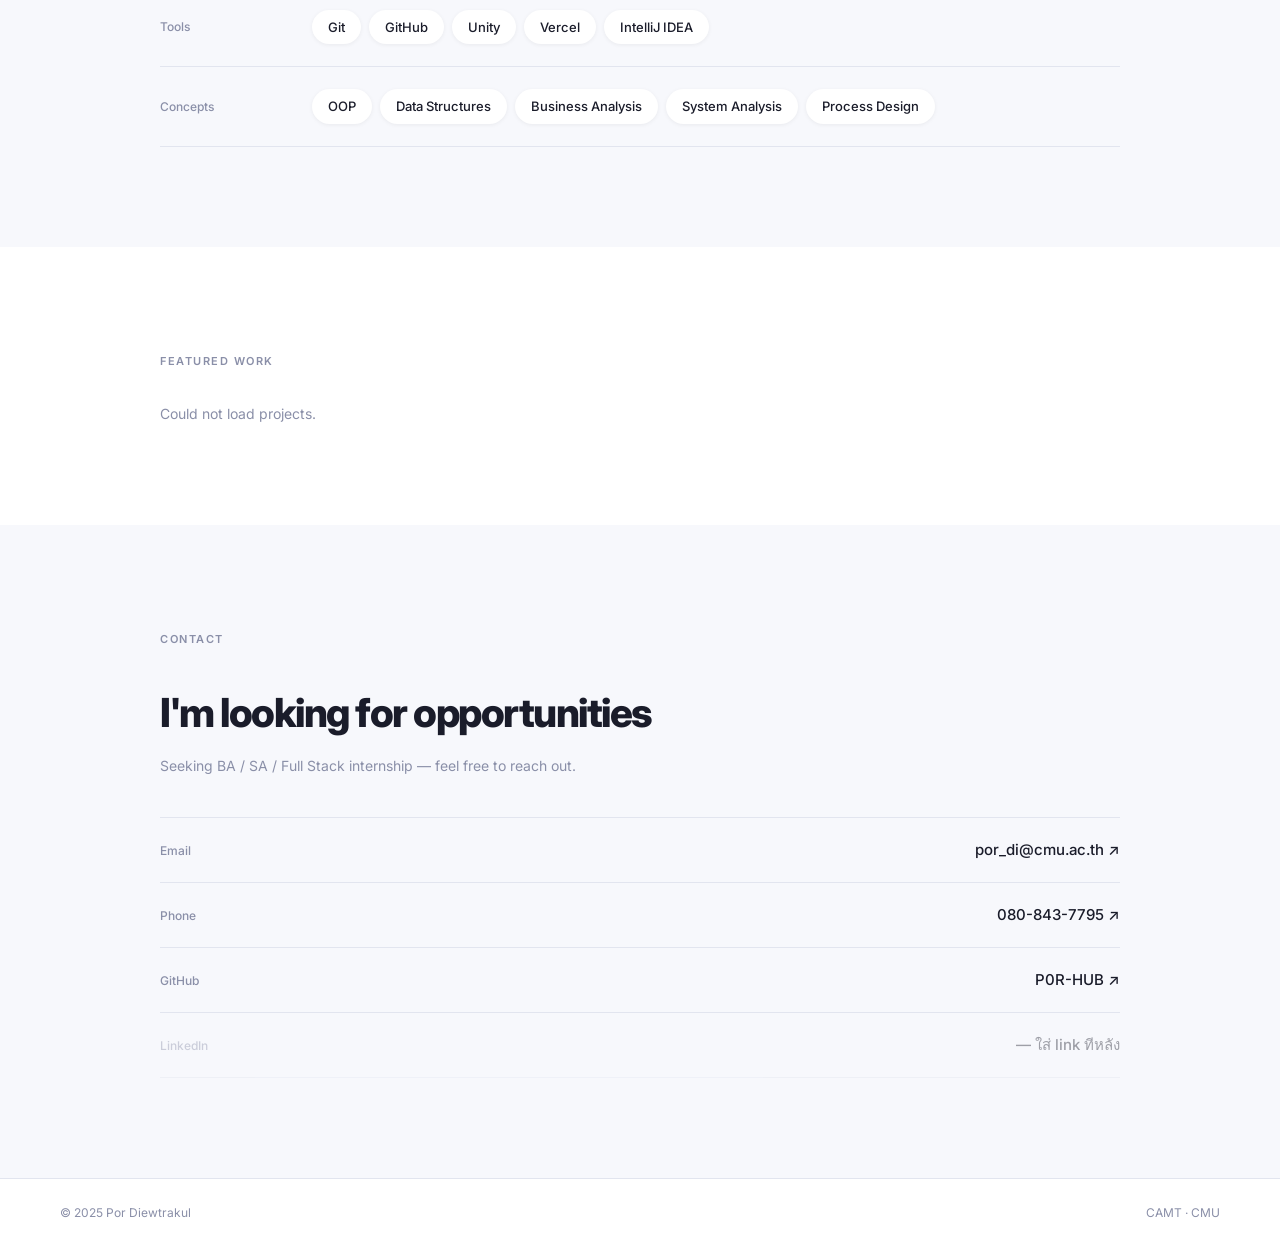
==== commit bf455054: "Auto-fetch portfolio repos from GitHub API via topic filter" ====
--- a/index.html
+++ b/index.html
@@ -114,68 +114,8 @@
   <section class="work" id="work">
     <div class="inner">
       <span class="label">Featured Work</span>
-      <div class="work-grid">
-
-        <a href="https://github.com/P0R-HUB" target="_blank" class="work-card">
-          <div class="work-card-top">
-            <span class="work-num">01</span>
-            <span class="work-arrow">↗</span>
-          </div>
-          <h3>PetClinic System</h3>
-          <p>Java OOP pet clinic management — grooming, training, and statistics interfaces.</p>
-          <div class="work-chips">
-            <span>Java</span><span>OOP</span>
-          </div>
-        </a>
-
-        <a href="https://github.com/P0R-HUB/Stack-Queue" target="_blank" class="work-card">
-          <div class="work-card-top">
-            <span class="work-num">02</span>
-            <span class="work-arrow">↗</span>
-          </div>
-          <h3>Stack &amp; Queue</h3>
-          <p>Custom Java implementation of Stack and Queue with advanced operations.</p>
-          <div class="work-chips">
-            <span>Java</span><span>DSA</span>
-          </div>
-        </a>
-
-        <a href="https://github.com/P0R-HUB/Linked-List" target="_blank" class="work-card">
-          <div class="work-card-top">
-            <span class="work-num">03</span>
-            <span class="work-arrow">↗</span>
-          </div>
-          <h3>Linked List</h3>
-          <p>Linked list with basic, enhanced, and third-node operations in Java.</p>
-          <div class="work-chips">
-            <span>Java</span><span>DSA</span>
-          </div>
-        </a>
-
-        <a href="https://web-port-sandy.vercel.app" target="_blank" class="work-card">
-          <div class="work-card-top">
-            <span class="work-num">04</span>
-            <span class="work-arrow">↗</span>
-          </div>
-          <h3>Web Portfolio</h3>
-          <p>This site — built with HTML, CSS, and JS. Deployed on Vercel.</p>
-          <div class="work-chips">
-            <span>HTML</span><span>CSS</span><span>Vercel</span>
-          </div>
-        </a>
-
-        <a href="https://p0rwannabe.itch.io/mutant-cat" target="_blank" class="work-card">
-          <div class="work-card-top">
-            <span class="work-num">05</span>
-            <span class="work-arrow">↗</span>
-          </div>
-          <h3>Mutant-CAT</h3>
-          <p>2D platformer game built with Unity — featuring a mutant cat character. Published on itch.io.</p>
-          <div class="work-chips">
-            <span>Unity</span><span>C#</span><span>2D</span>
-          </div>
-        </a>
-
+      <div class="work-grid" id="work-grid">
+        <p class="work-loading">Loading projects...</p>
       </div>
     </div>
   </section>
--- a/style.css
+++ b/style.css
@@ -378,6 +378,12 @@
   gap: 20px;
 }
 
+.work-loading {
+  color: var(--muted);
+  font-size: 14px;
+  grid-column: 1 / -1;
+}
+
 .work-card {
   background: var(--bg);
   border-radius: 20px;
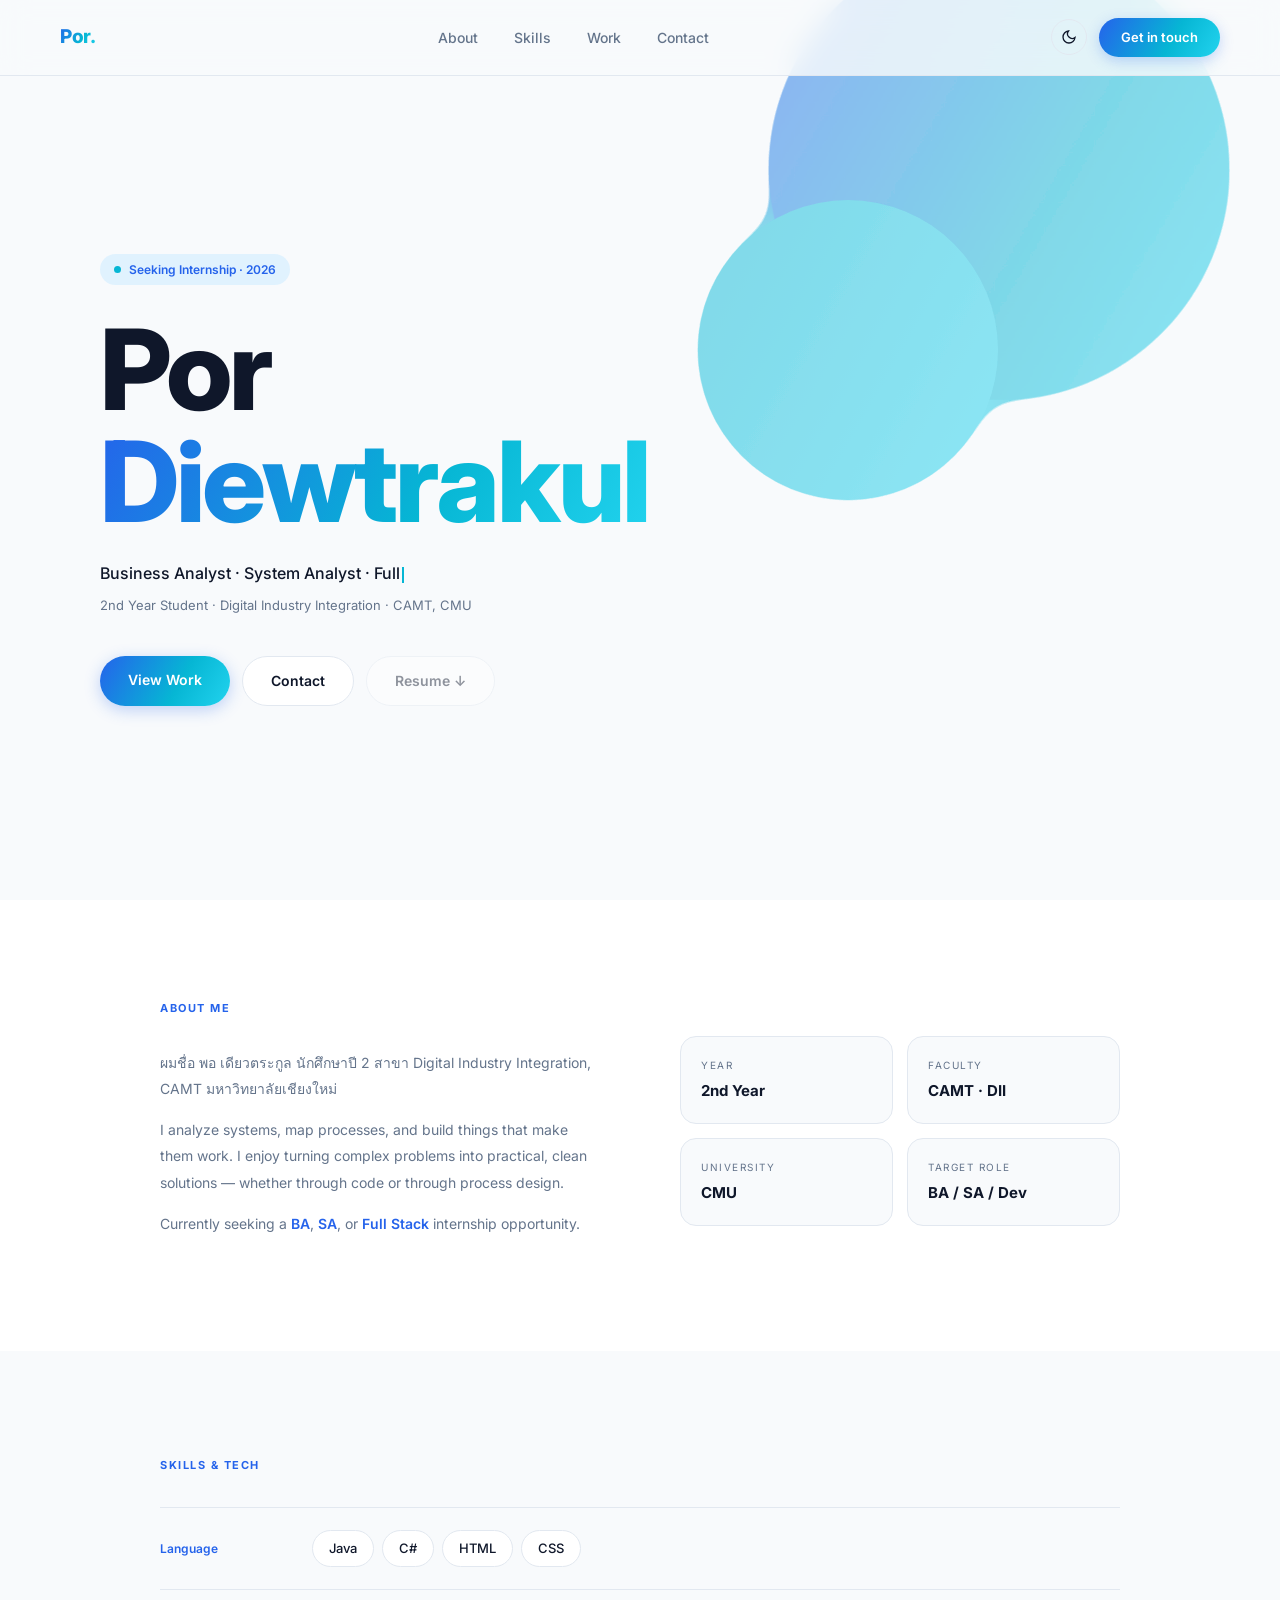
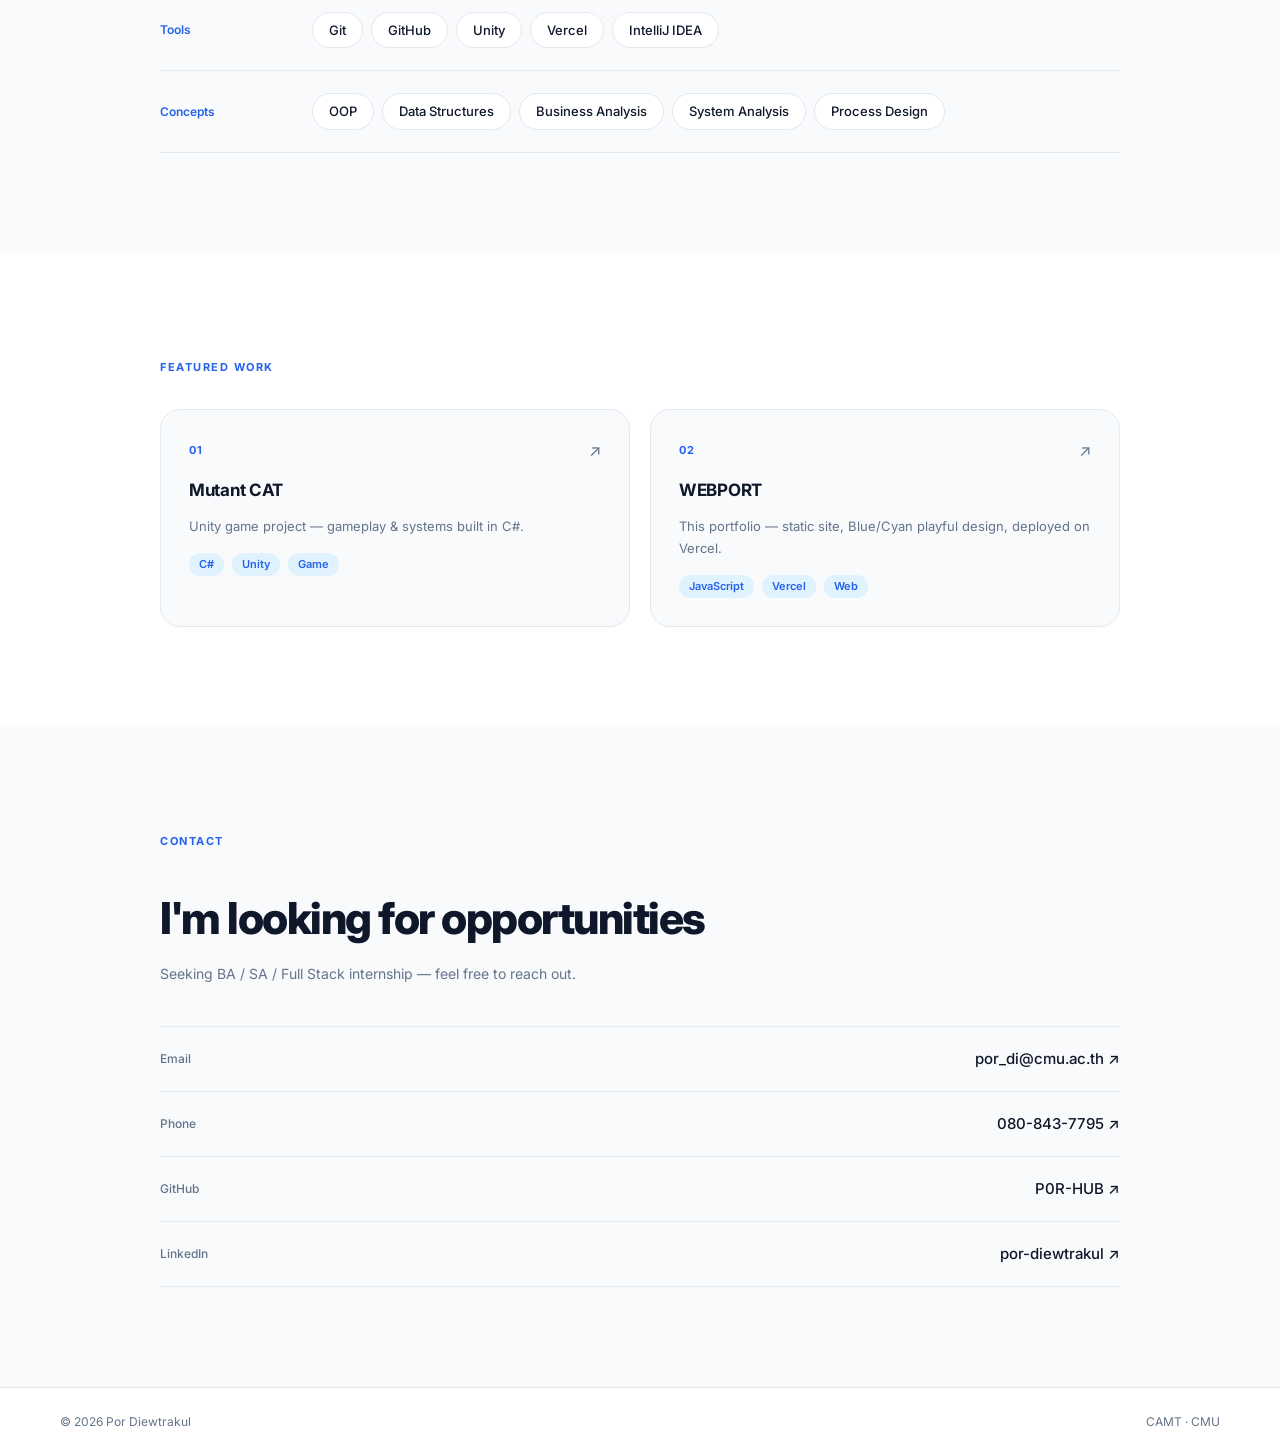
==== commit 94a779b1: "redesign: liquid-playful Blue/Cyan theme + fix resume/linkedin/fade-in/work-fallback/year" ====
--- a/index.html
+++ b/index.html
@@ -5,9 +5,23 @@
   <meta name="viewport" content="width=device-width, initial-scale=1.0">
   <title>Por Diewtrakul</title>
   <link rel="stylesheet" href="style.css">
-  <link href="https://fonts.googleapis.com/css2?family=Inter:wght@300;400;500;600;700;900&display=swap" rel="stylesheet">
+  <link rel="preconnect" href="https://fonts.googleapis.com">
+  <link rel="preconnect" href="https://fonts.gstatic.com" crossorigin>
+  <link href="https://fonts.googleapis.com/css2?family=Inter:wght@300;400;500;600;700;800;900&display=swap" rel="stylesheet">
 </head>
 <body>
+
+  <!-- SVG gooey filter (used by hero blobs) -->
+  <svg class="svg-defs" width="0" height="0" aria-hidden="true">
+    <defs>
+      <filter id="goo">
+        <feGaussianBlur in="SourceGraphic" stdDeviation="18" result="blur"/>
+        <feColorMatrix in="blur" mode="matrix"
+          values="1 0 0 0 0  0 1 0 0 0  0 0 1 0 0  0 0 0 22 -10" result="goo"/>
+        <feBlend in="SourceGraphic" in2="goo"/>
+      </filter>
+    </defs>
+  </svg>
 
   <!-- NAV -->
   <nav>
@@ -29,14 +43,21 @@
 
   <!-- HERO -->
   <section class="hero">
-    <div class="hero-tag">Seeking Internship · 2025</div>
-    <h1 class="hero-title">Por<br><span>Diewtrakul</span></h1>
-    <p class="hero-sub">Business Analyst · System Analyst · Full Stack Developer</p>
-    <p class="hero-desc">2nd Year Student · Digital Industry Integration · CAMT, CMU</p>
-    <div class="hero-actions">
-      <a href="#work" class="btn-main">View Work</a>
-      <a href="#contact" class="btn-ghost">Contact</a>
-      <a href="#" class="btn-ghost" style="opacity:0.4; cursor:not-allowed;">Resume ↓</a>
+    <div class="hero-blobs" aria-hidden="true">
+      <span class="blob blob-1"></span>
+      <span class="blob blob-2"></span>
+    </div>
+    <div class="hero-content">
+      <div class="hero-tag">Seeking Internship · 2026</div>
+      <h1 class="hero-title">Por<br><span>Diewtrakul</span></h1>
+      <p class="hero-sub">Business Analyst · System Analyst · Full Stack Developer</p>
+      <p class="hero-desc">2nd Year Student · Digital Industry Integration · CAMT, CMU</p>
+      <div class="hero-actions">
+        <a href="#work" class="btn-main">View Work</a>
+        <a href="#contact" class="btn-ghost">Contact</a>
+        <!-- Resume: ใส่ลิงก์ PDF ที่ href ทีหลังได้เลย (เช่น resume.pdf) -->
+        <a href="#" class="btn-ghost btn-resume" data-resume-pending aria-disabled="true">Resume ↓</a>
+      </div>
     </div>
   </section>
 
@@ -135,20 +156,20 @@
           <span class="contact-type">Phone</span>
           <span class="contact-val">080-843-7795 ↗</span>
         </a>
-        <a href="https://github.com/P0R-HUB" target="_blank" class="contact-row" data-copy="https://github.com/P0R-HUB">
+        <a href="https://github.com/P0R-HUB" target="_blank" rel="noopener" class="contact-row" data-copy="https://github.com/P0R-HUB">
           <span class="contact-type">GitHub</span>
           <span class="contact-val">P0R-HUB ↗</span>
         </a>
-        <a href="#" class="contact-row" style="opacity:0.4; cursor:not-allowed;">
+        <a href="https://www.linkedin.com/in/por-diewtrakul-378837418/" target="_blank" rel="noopener" class="contact-row">
           <span class="contact-type">LinkedIn</span>
-          <span class="contact-val">— ใส่ link ทีหลัง</span>
+          <span class="contact-val">por-diewtrakul ↗</span>
         </a>
       </div>
     </div>
   </section>
 
   <footer>
-    <span>© 2025 Por Diewtrakul</span>
+    <span>© 2026 Por Diewtrakul</span>
     <span>CAMT · CMU</span>
   </footer>
 
--- a/style.css
+++ b/style.css
@@ -2,29 +2,46 @@
 * { margin: 0; padding: 0; box-sizing: border-box; }
 
 :root {
-  --bg:       #F7F8FC;
+  --bg:       #F8FAFC;
   --surface:  #FFFFFF;
-  --text:     #1A1C2A;
-  --muted:    #8A8FA8;
-  --soft:     #E2E5EF;
-  --accent:   #0F1830;
-  --accent-l: #BCC8F0;
+  --text:     #0F172A;
+  --muted:    #64748B;
+  --soft:     #E2E8F0;
+
+  /* Blue + Cyan brand */
+  --brand-1:  #2563EB;   /* blue  */
+  --brand-2:  #06B6D4;   /* cyan  */
+  --brand-3:  #22D3EE;   /* highlight */
+  --accent:   #0EA5E9;
+  --accent-l: #E0F2FE;   /* soft tint bg */
+  --grad:     linear-gradient(120deg, var(--brand-1), var(--brand-2) 60%, var(--brand-3));
+
+  --shadow:   0 1px 3px rgba(15, 23, 42, 0.06), 0 8px 24px rgba(15, 23, 42, 0.05);
+  --shadow-h: 0 8px 28px rgba(37, 99, 235, 0.14);
+  --t:        220ms cubic-bezier(0.22, 1, 0.36, 1);
 }
 
 /* ── DARK MODE ── */
 [data-theme="dark"] {
-  --bg:       #0D1117;
-  --surface:  #161B27;
-  --text:     #E8EDF8;
-  --muted:    #8891B0;
-  --soft:     #1E2436;
-  --accent:   #6B8FE8;
-  --accent-l: #1A2340;
+  --bg:       #0A0F1E;
+  --surface:  #121A2E;
+  --text:     #E8EEFB;
+  --muted:    #8A97B8;
+  --soft:     #1E293B;
+
+  --brand-1:  #3B82F6;
+  --brand-2:  #22D3EE;
+  --brand-3:  #67E8F9;
+  --accent:   #38BDF8;
+  --accent-l: #0F2540;
+
+  --shadow:   0 1px 3px rgba(0, 0, 0, 0.4), 0 8px 24px rgba(0, 0, 0, 0.3);
+  --shadow-h: 0 8px 28px rgba(34, 211, 238, 0.18);
 }
 
 [data-theme="dark"] nav {
-  background: rgba(13, 17, 23, 0.92);
-  border-bottom-color: #1E2436;
+  background: rgba(10, 15, 30, 0.82);
+  border-bottom-color: var(--soft);
 }
 
 html { scroll-behavior: smooth; }
@@ -34,8 +51,11 @@
   background: var(--bg);
   color: var(--text);
   line-height: 1.6;
+  overflow-x: hidden;
   transition: background 0.3s ease, color 0.3s ease;
 }
+
+.svg-defs { position: absolute; }
 
 /* ── THEME TOGGLE ────────────────────── */
 .nav-right {
@@ -55,10 +75,13 @@
   align-items: center;
   justify-content: center;
   cursor: pointer;
-  transition: background 0.2s, border-color 0.2s;
-}
-
-.theme-toggle:hover { background: var(--soft); }
+  transition: background var(--t), border-color var(--t), transform var(--t);
+}
+
+.theme-toggle:hover { background: var(--accent-l); border-color: var(--brand-2); }
+.theme-toggle:active { transform: scale(0.92); }
+.theme-toggle svg { transition: transform var(--t); }
+.theme-toggle:hover svg { transform: rotate(-18deg); }
 
 /* ── COPY TOAST ──────────────────────── */
 .copy-toast {
@@ -66,15 +89,16 @@
   bottom: 32px;
   left: 50%;
   transform: translateX(-50%) translateY(12px);
-  background: var(--text);
-  color: var(--bg);
-  padding: 10px 22px;
+  background: var(--grad);
+  color: #fff;
+  padding: 11px 24px;
   border-radius: 999px;
   font-size: 13px;
   font-weight: 600;
   opacity: 0;
   pointer-events: none;
-  transition: opacity 0.2s, transform 0.2s;
+  box-shadow: var(--shadow-h);
+  transition: opacity var(--t), transform var(--t);
   z-index: 9999;
 }
 
@@ -88,35 +112,38 @@
   display: inline-block;
   width: 2px;
   height: 1em;
-  background: var(--muted);
+  background: var(--brand-2);
   margin-left: 2px;
   vertical-align: middle;
   animation: blink 0.7s step-end infinite;
 }
 
-@keyframes blink {
-  50% { opacity: 0; }
-}
+@keyframes blink { 50% { opacity: 0; } }
 
 /* ── NAV ─────────────────────────────── */
 nav {
   display: flex;
   align-items: center;
   justify-content: space-between;
-  padding: 20px 60px;
+  padding: 18px 60px;
   position: fixed;
   width: 100%;
   top: 0;
   z-index: 100;
-  background: rgba(245, 244, 240, 0.88);
+  background: rgba(248, 250, 252, 0.82);
   backdrop-filter: blur(14px);
+  -webkit-backdrop-filter: blur(14px);
   border-bottom: 1px solid var(--soft);
 }
 
 .logo {
-  font-size: 18px;
-  font-weight: 700;
-  color: var(--text);
+  font-size: 19px;
+  font-weight: 800;
+  letter-spacing: -0.5px;
+  background: var(--grad);
+  -webkit-background-clip: text;
+  background-clip: text;
+  -webkit-text-fill-color: transparent;
 }
 
 nav ul {
@@ -130,23 +157,24 @@
   text-decoration: none;
   font-size: 14px;
   font-weight: 500;
-  transition: color 0.2s;
-}
-
-nav ul a:hover { color: var(--text); }
+  transition: color var(--t);
+}
+
+nav ul a:hover, nav ul a.active { color: var(--text); }
 
 .nav-cta {
   padding: 9px 22px;
-  background: var(--text);
-  color: var(--bg);
+  background: var(--grad);
+  color: #fff;
   text-decoration: none;
   border-radius: 999px;
   font-size: 13px;
   font-weight: 600;
-  transition: opacity 0.2s;
-}
-
-.nav-cta:hover { opacity: 0.75; }
+  box-shadow: 0 4px 14px rgba(37, 99, 235, 0.25);
+  transition: transform var(--t), box-shadow var(--t);
+}
+
+.nav-cta:hover { transform: translateY(-2px); box-shadow: var(--shadow-h); }
 
 /* ── INNER ───────────────────────────── */
 .inner {
@@ -159,22 +187,68 @@
 .label {
   display: inline-block;
   font-size: 11px;
-  font-weight: 600;
+  font-weight: 700;
   letter-spacing: 1.5px;
   text-transform: uppercase;
-  color: var(--muted);
+  color: var(--brand-1);
   margin-bottom: 32px;
 }
 
 /* ── HERO ────────────────────────────── */
 .hero {
+  position: relative;
   min-height: 100vh;
   display: flex;
-  flex-direction: column;
-  justify-content: center;
+  align-items: center;
   padding: 140px 60px 80px;
+  overflow: hidden;
+}
+
+.hero-content {
+  position: relative;
+  z-index: 2;
   max-width: 1080px;
   margin: 0 auto;
+  width: 100%;
+}
+
+/* gooey background blobs — subtle, slow */
+.hero-blobs {
+  position: absolute;
+  inset: 0;
+  z-index: 1;
+  filter: url(#goo);
+  opacity: 0.5;
+  pointer-events: none;
+}
+
+.blob {
+  position: absolute;
+  border-radius: 50%;
+  background: var(--grad);
+  will-change: transform;
+}
+
+.blob-1 {
+  width: 460px; height: 460px;
+  top: -60px; right: 4%;
+  animation: drift1 22s ease-in-out infinite;
+}
+
+.blob-2 {
+  width: 300px; height: 300px;
+  top: 200px; right: 22%;
+  background: linear-gradient(120deg, var(--brand-2), var(--brand-3));
+  animation: drift2 18s ease-in-out infinite;
+}
+
+@keyframes drift1 {
+  0%, 100% { transform: translate(0, 0) scale(1); }
+  50%      { transform: translate(-40px, 50px) scale(1.08); }
+}
+@keyframes drift2 {
+  0%, 100% { transform: translate(0, 0) scale(1); }
+  50%      { transform: translate(60px, -30px) scale(0.92); }
 }
 
 .hero-tag {
@@ -183,24 +257,30 @@
   gap: 8px;
   padding: 6px 14px;
   background: var(--accent-l);
-  color: var(--accent);
+  color: var(--brand-1);
   border-radius: 999px;
   font-size: 12px;
   font-weight: 600;
-  margin-bottom: 32px;
+  margin-bottom: 28px;
   width: fit-content;
 }
 
 .hero-tag::before {
   content: '';
-  width: 6px;
-  height: 6px;
-  background: var(--accent);
+  width: 7px; height: 7px;
+  background: var(--brand-2);
   border-radius: 50%;
+  box-shadow: 0 0 0 0 rgba(34, 211, 238, 0.6);
+  animation: pulse 2s ease-out infinite;
+}
+
+@keyframes pulse {
+  0%   { box-shadow: 0 0 0 0 rgba(34, 211, 238, 0.55); }
+  100% { box-shadow: 0 0 0 9px rgba(34, 211, 238, 0); }
 }
 
 .hero-title {
-  font-size: clamp(56px, 9vw, 108px);
+  font-size: clamp(56px, 9vw, 112px);
   font-weight: 800;
   line-height: 1.0;
   letter-spacing: -3px;
@@ -209,61 +289,75 @@
 }
 
 .hero-title span {
-  color: var(--muted);
-  font-weight: 300;
+  background: var(--grad);
+  -webkit-background-clip: text;
+  background-clip: text;
+  -webkit-text-fill-color: transparent;
+  font-weight: 800;
 }
 
 .hero-sub {
   font-size: 16px;
-  color: var(--muted);
+  color: var(--text);
   margin-bottom: 8px;
-  font-weight: 400;
+  font-weight: 500;
 }
 
 .hero-desc {
   font-size: 13px;
-  color: #c0bdb6;
+  color: var(--muted);
   margin-bottom: 40px;
 }
 
-.hero-actions {
-  display: flex;
-  gap: 12px;
-}
+.hero-actions { display: flex; gap: 12px; flex-wrap: wrap; }
 
 .btn-main {
   padding: 13px 28px;
-  background: var(--text);
-  color: var(--bg);
+  background: var(--grad);
+  color: #fff;
   text-decoration: none;
   border-radius: 999px;
   font-size: 14px;
   font-weight: 600;
-  transition: opacity 0.2s, transform 0.2s;
-}
-
-.btn-main:hover { opacity: 0.8; transform: translateY(-1px); }
+  box-shadow: 0 4px 16px rgba(37, 99, 235, 0.28);
+  transition: transform var(--t), box-shadow var(--t);
+}
+
+.btn-main:hover { transform: translateY(-2px); box-shadow: var(--shadow-h); }
 
 .btn-ghost {
   padding: 13px 28px;
-  background: transparent;
+  background: var(--surface);
   color: var(--text);
   text-decoration: none;
   border-radius: 999px;
   font-size: 14px;
   font-weight: 600;
   border: 1.5px solid var(--soft);
-  transition: border-color 0.2s, transform 0.2s;
-}
-
-.btn-ghost:hover { border-color: var(--muted); transform: translateY(-1px); }
+  transition: border-color var(--t), transform var(--t), color var(--t);
+}
+
+.btn-ghost:hover { border-color: var(--brand-2); color: var(--brand-1); transform: translateY(-2px); }
+
+/* Resume waiting for link */
+.btn-resume[data-resume-pending] {
+  opacity: 0.45;
+  cursor: not-allowed;
+}
+.btn-resume[data-resume-pending]:hover {
+  transform: none;
+  border-color: var(--soft);
+  color: var(--text);
+}
+
+/* ── SECTION SHELL ───────────────────── */
+.about, .skills, .work, .contact { padding: 100px 0; }
+.about { background: var(--surface); }
+.skills { background: var(--bg); }
+.work { background: var(--surface); }
+.contact { background: var(--bg); }
 
 /* ── ABOUT ───────────────────────────── */
-.about {
-  padding: 100px 0;
-  background: var(--surface);
-}
-
 .about-grid {
   display: grid;
   grid-template-columns: 1fr 1fr;
@@ -287,7 +381,7 @@
   margin-bottom: 14px;
 }
 
-.about-text strong { color: var(--text); font-weight: 600; }
+.about-text strong { color: var(--brand-1); font-weight: 600; }
 
 .about-cards {
   display: grid;
@@ -297,13 +391,35 @@
 }
 
 .info-card {
+  position: relative;
   background: var(--bg);
+  border: 1px solid var(--soft);
   border-radius: 16px;
   padding: 20px;
   display: flex;
   flex-direction: column;
   gap: 6px;
-}
+  overflow: hidden;
+  transition: transform var(--t), box-shadow var(--t), border-color var(--t);
+}
+
+.info-card::before {
+  content: '';
+  position: absolute;
+  inset: 0 auto 0 0;
+  width: 3px;
+  background: var(--grad);
+  transform: scaleY(0);
+  transform-origin: bottom;
+  transition: transform var(--t);
+}
+
+.info-card:hover {
+  transform: translateY(-4px);
+  box-shadow: var(--shadow-h);
+  border-color: transparent;
+}
+.info-card:hover::before { transform: scaleY(1); }
 
 .info-label {
   font-size: 10px;
@@ -319,16 +435,7 @@
 }
 
 /* ── SKILLS ──────────────────────────── */
-.skills {
-  padding: 100px 0;
-  background: var(--bg);
-}
-
-.skill-rows {
-  display: flex;
-  flex-direction: column;
-  gap: 0;
-}
+.skill-rows { display: flex; flex-direction: column; }
 
 .skill-row {
   display: grid;
@@ -343,8 +450,8 @@
 
 .skill-cat {
   font-size: 12px;
-  font-weight: 500;
-  color: var(--muted);
+  font-weight: 600;
+  color: var(--brand-1);
 }
 
 .chips { display: flex; flex-wrap: wrap; gap: 8px; }
@@ -352,26 +459,23 @@
 .chip {
   padding: 7px 16px;
   background: var(--surface);
+  border: 1px solid var(--soft);
   border-radius: 999px;
   font-size: 13px;
   font-weight: 500;
   color: var(--text);
-  box-shadow: 0 1px 4px rgba(0,0,0,0.06);
-  transition: box-shadow 0.2s, transform 0.2s;
+  transition: transform var(--t), box-shadow var(--t), border-color var(--t), color var(--t);
   cursor: default;
 }
 
 .chip:hover {
-  box-shadow: 0 4px 12px rgba(0,0,0,0.1);
   transform: translateY(-2px);
+  box-shadow: var(--shadow-h);
+  border-color: var(--brand-2);
+  color: var(--brand-1);
 }
 
 /* ── WORK ────────────────────────────── */
-.work {
-  padding: 100px 0;
-  background: var(--surface);
-}
-
 .work-grid {
   display: grid;
   grid-template-columns: repeat(2, 1fr);
@@ -385,7 +489,9 @@
 }
 
 .work-card {
+  position: relative;
   background: var(--bg);
+  border: 1px solid var(--soft);
   border-radius: 20px;
   padding: 28px;
   text-decoration: none;
@@ -393,13 +499,27 @@
   display: flex;
   flex-direction: column;
   gap: 10px;
-  transition: transform 0.25s, box-shadow 0.25s;
+  overflow: hidden;
+  transition: transform var(--t), box-shadow var(--t), border-color var(--t);
+}
+
+.work-card::after {
+  content: '';
+  position: absolute;
+  top: 0; left: 0; right: 0;
+  height: 3px;
+  background: var(--grad);
+  transform: scaleX(0);
+  transform-origin: left;
+  transition: transform var(--t);
 }
 
 .work-card:hover {
   transform: translateY(-4px);
-  box-shadow: 0 12px 32px rgba(0,0,0,0.08);
-}
+  box-shadow: var(--shadow-h);
+  border-color: transparent;
+}
+.work-card:hover::after { transform: scaleX(1); }
 
 .work-card-top {
   display: flex;
@@ -410,17 +530,18 @@
 
 .work-num {
   font-size: 11px;
-  color: var(--muted);
+  color: var(--brand-1);
+  font-weight: 700;
   letter-spacing: 1px;
 }
 
 .work-arrow {
   font-size: 16px;
   color: var(--muted);
-  transition: color 0.2s;
-}
-
-.work-card:hover .work-arrow { color: var(--accent); }
+  transition: color var(--t), transform var(--t);
+}
+
+.work-card:hover .work-arrow { color: var(--brand-2); transform: translate(2px, -2px); }
 
 .work-card h3 {
   font-size: 17px;
@@ -434,29 +555,20 @@
   line-height: 1.7;
 }
 
-.work-chips {
-  display: flex;
-  gap: 8px;
-  margin-top: 6px;
-}
+.work-chips { display: flex; flex-wrap: wrap; gap: 8px; margin-top: 6px; }
 
 .work-chips span {
   padding: 3px 10px;
   background: var(--accent-l);
-  color: var(--accent);
+  color: var(--brand-1);
   border-radius: 999px;
   font-size: 11px;
   font-weight: 600;
 }
 
 /* ── CONTACT ─────────────────────────── */
-.contact {
-  padding: 100px 0;
-  background: var(--bg);
-}
-
 .contact-title {
-  font-size: 40px;
+  font-size: clamp(30px, 5vw, 44px);
   font-weight: 800;
   letter-spacing: -1.5px;
   margin-bottom: 10px;
@@ -482,10 +594,10 @@
   border-bottom: 1px solid var(--soft);
   text-decoration: none;
   color: var(--text);
-  transition: padding-left 0.2s;
-}
-
-.contact-row:hover { padding-left: 8px; }
+  transition: padding-left var(--t), color var(--t);
+}
+
+.contact-row:hover { padding-left: 10px; color: var(--brand-1); }
 
 .contact-type {
   font-size: 12px;
@@ -494,10 +606,9 @@
   width: 80px;
 }
 
-.contact-val {
-  font-size: 15px;
-  font-weight: 500;
-}
+.contact-row:hover .contact-type { color: var(--brand-2); }
+
+.contact-val { font-size: 15px; font-weight: 500; }
 
 /* ── FOOTER ──────────────────────────── */
 footer {
@@ -521,3 +632,27 @@
   opacity: 1;
   transform: translateY(0);
 }
+
+/* ── RESPONSIVE ──────────────────────── */
+@media (max-width: 820px) {
+  nav { padding: 16px 24px; }
+  nav ul { display: none; }
+  .inner { padding: 0 24px; }
+  .hero { padding: 120px 24px 70px; }
+  .about-grid { grid-template-columns: 1fr; gap: 36px; }
+  .about-cards { padding-top: 0; }
+  .skill-row { grid-template-columns: 1fr; gap: 12px; }
+  .work-grid { grid-template-columns: 1fr; }
+  footer { padding: 20px 24px; }
+}
+
+/* ── REDUCED MOTION ──────────────────── */
+@media (prefers-reduced-motion: reduce) {
+  *, *::before, *::after {
+    animation-duration: 0.001ms !important;
+    animation-iteration-count: 1 !important;
+    transition-duration: 0.001ms !important;
+    scroll-behavior: auto !important;
+  }
+  .hero-blobs { opacity: 0.32; }
+}
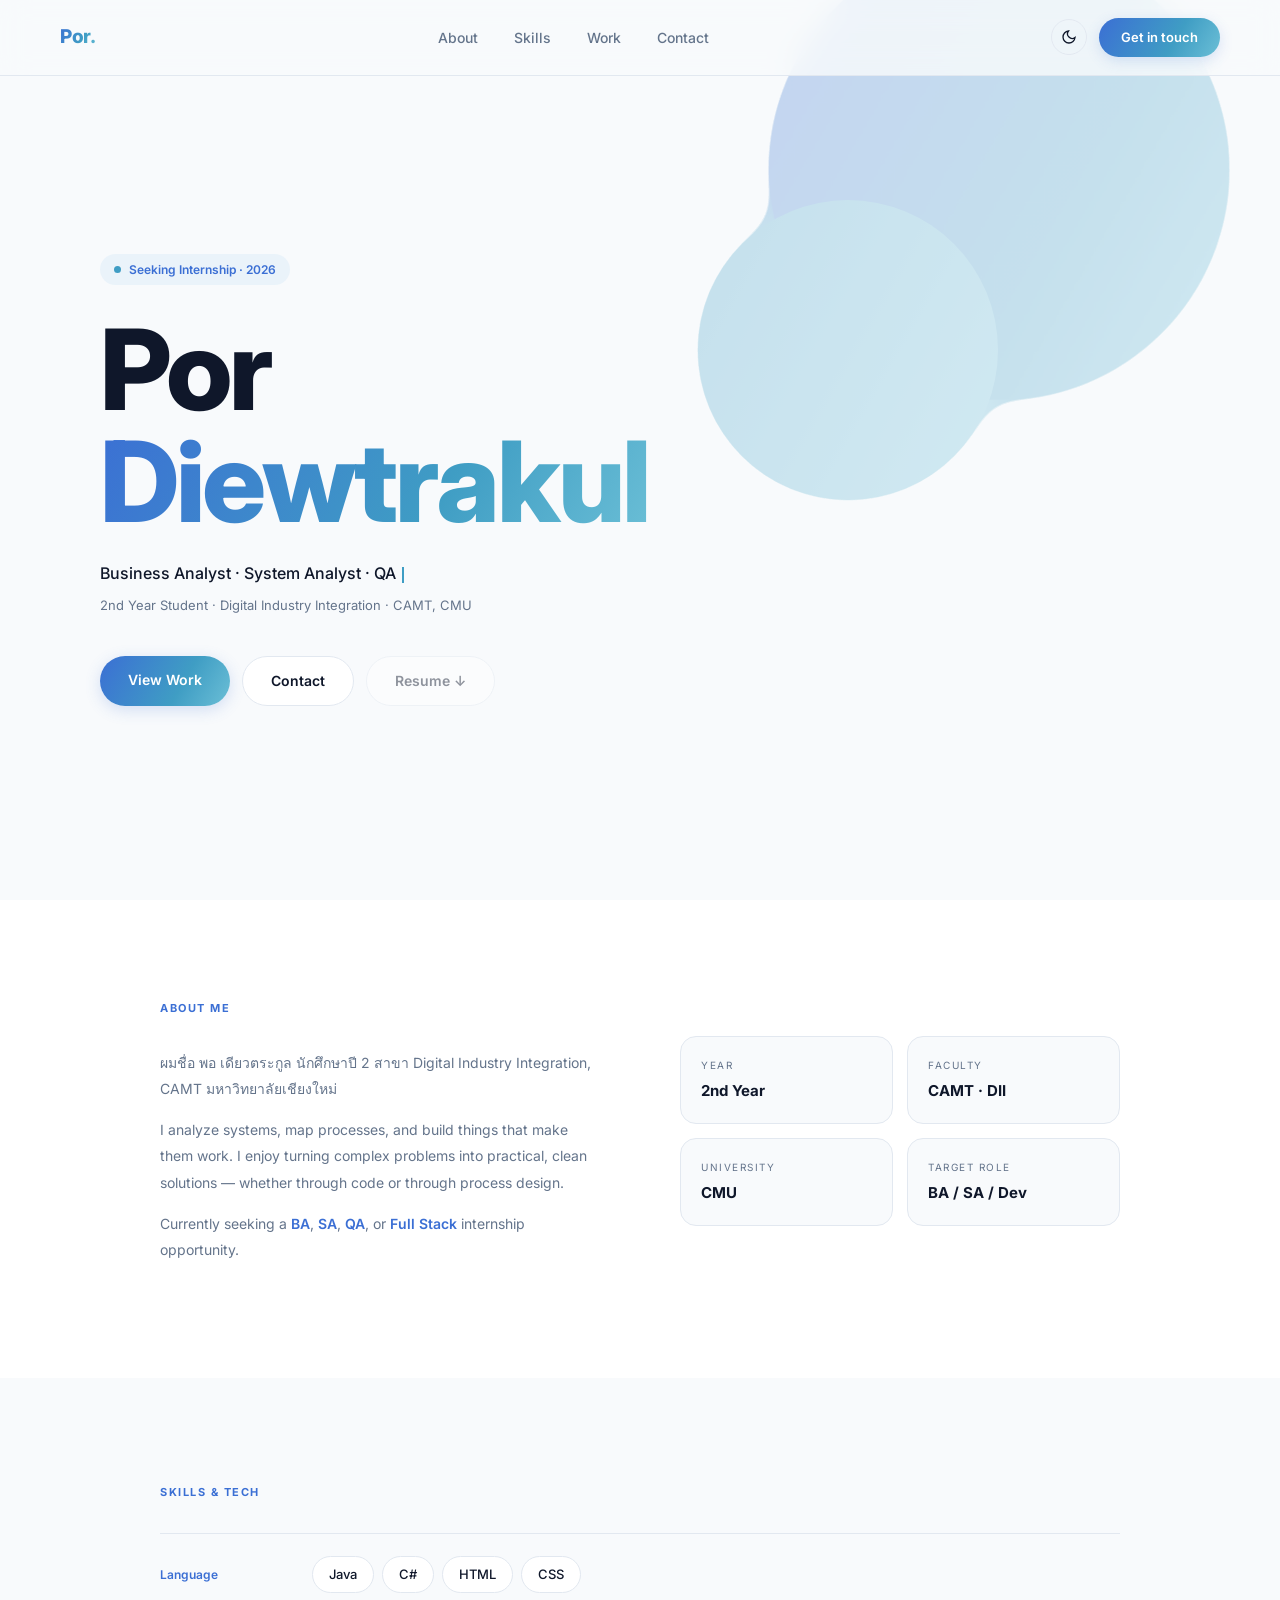
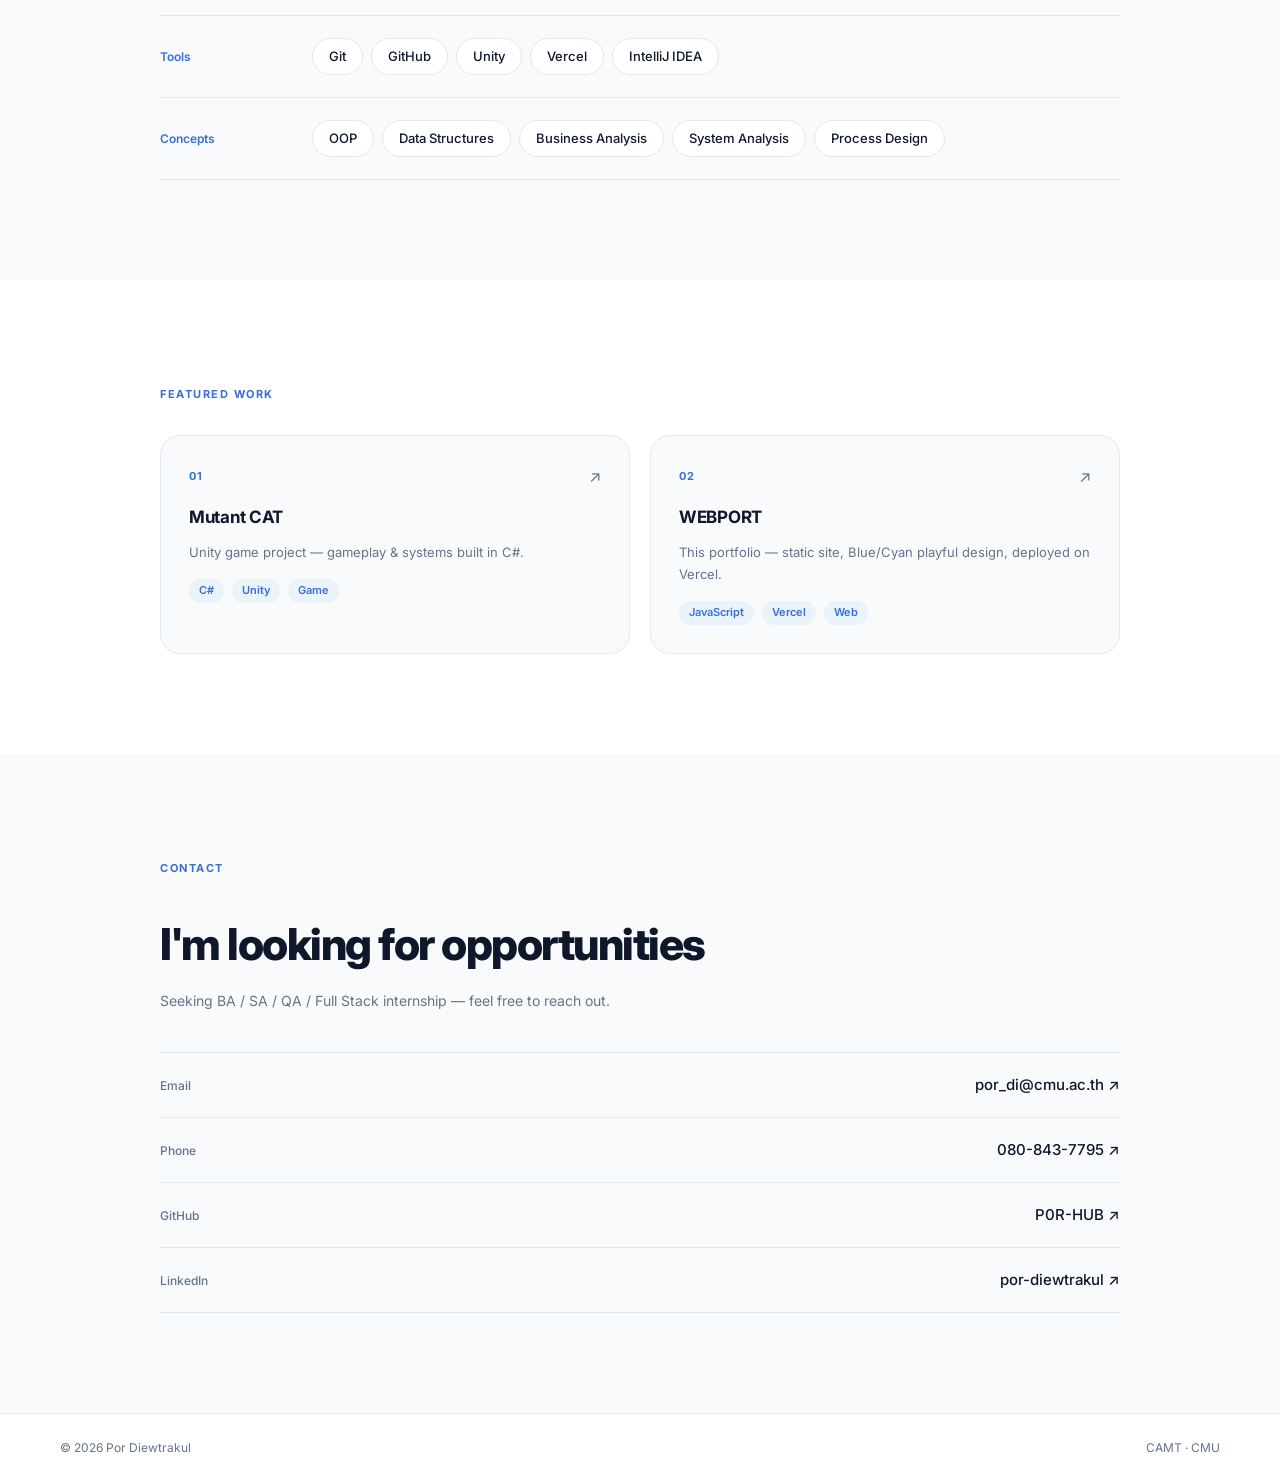
==== commit d461d4dc: "Add DII CAMT ShowPro collab repo to Work section and QA to roles - Fetch featured collab/org repos (" ====
--- a/index.html
+++ b/index.html
@@ -50,7 +50,7 @@
     <div class="hero-content">
       <div class="hero-tag">Seeking Internship · 2026</div>
       <h1 class="hero-title">Por<br><span>Diewtrakul</span></h1>
-      <p class="hero-sub">Business Analyst · System Analyst · Full Stack Developer</p>
+      <p class="hero-sub">Business Analyst · System Analyst · QA Engineer · Full Stack Developer</p>
       <p class="hero-desc">2nd Year Student · Digital Industry Integration · CAMT, CMU</p>
       <div class="hero-actions">
         <a href="#work" class="btn-main">View Work</a>
@@ -69,7 +69,7 @@
           <span class="label">About me</span>
           <p class="about-lead">ผมชื่อ พอ เดียวตระกูล นักศึกษาปี 2 สาขา Digital Industry Integration, CAMT มหาวิทยาลัยเชียงใหม่</p>
           <p>I analyze systems, map processes, and build things that make them work. I enjoy turning complex problems into practical, clean solutions — whether through code or through process design.</p>
-          <p>Currently seeking a <strong>BA</strong>, <strong>SA</strong>, or <strong>Full Stack</strong> internship opportunity.</p>
+          <p>Currently seeking a <strong>BA</strong>, <strong>SA</strong>, <strong>QA</strong>, or <strong>Full Stack</strong> internship opportunity.</p>
         </div>
         <div class="about-cards">
           <div class="info-card">
@@ -146,7 +146,7 @@
     <div class="inner">
       <span class="label">Contact</span>
       <h2 class="contact-title">I'm looking for opportunities</h2>
-      <p class="contact-sub">Seeking BA / SA / Full Stack internship — feel free to reach out.</p>
+      <p class="contact-sub">Seeking BA / SA / QA / Full Stack internship — feel free to reach out.</p>
       <div class="contact-list">
         <a href="mailto:por_di@cmu.ac.th" class="contact-row" data-copy="por_di@cmu.ac.th">
           <span class="contact-type">Email</span>
--- a/style.css
+++ b/style.css
@@ -8,16 +8,16 @@
   --muted:    #64748B;
   --soft:     #E2E8F0;
 
-  /* Blue + Cyan brand */
-  --brand-1:  #2563EB;   /* blue  */
-  --brand-2:  #06B6D4;   /* cyan  */
-  --brand-3:  #22D3EE;   /* highlight */
-  --accent:   #0EA5E9;
-  --accent-l: #E0F2FE;   /* soft tint bg */
-  --grad:     linear-gradient(120deg, var(--brand-1), var(--brand-2) 60%, var(--brand-3));
-
-  --shadow:   0 1px 3px rgba(15, 23, 42, 0.06), 0 8px 24px rgba(15, 23, 42, 0.05);
-  --shadow-h: 0 8px 28px rgba(37, 99, 235, 0.14);
+  /* Blue + Cyan brand — softened for less eye strain */
+  --brand-1:  #3B6FD4;   /* blue  */
+  --brand-2:  #3F9DC4;   /* cyan  */
+  --brand-3:  #6BBFD6;   /* highlight */
+  --accent:   #4596C4;
+  --accent-l: #EAF3FA;   /* soft tint bg */
+  --grad:     linear-gradient(120deg, var(--brand-1), var(--brand-2) 62%, var(--brand-3));
+
+  --shadow:   0 1px 3px rgba(15, 23, 42, 0.05), 0 8px 24px rgba(15, 23, 42, 0.045);
+  --shadow-h: 0 8px 26px rgba(59, 111, 212, 0.12);
   --t:        220ms cubic-bezier(0.22, 1, 0.36, 1);
 }
 
@@ -29,14 +29,14 @@
   --muted:    #8A97B8;
   --soft:     #1E293B;
 
-  --brand-1:  #3B82F6;
-  --brand-2:  #22D3EE;
-  --brand-3:  #67E8F9;
-  --accent:   #38BDF8;
-  --accent-l: #0F2540;
+  --brand-1:  #5A93E0;
+  --brand-2:  #5FB6CF;
+  --brand-3:  #8FD0DE;
+  --accent:   #5FB0D4;
+  --accent-l: #15263D;
 
   --shadow:   0 1px 3px rgba(0, 0, 0, 0.4), 0 8px 24px rgba(0, 0, 0, 0.3);
-  --shadow-h: 0 8px 28px rgba(34, 211, 238, 0.18);
+  --shadow-h: 0 8px 26px rgba(95, 182, 207, 0.14);
 }
 
 [data-theme="dark"] nav {
@@ -170,7 +170,7 @@
   border-radius: 999px;
   font-size: 13px;
   font-weight: 600;
-  box-shadow: 0 4px 14px rgba(37, 99, 235, 0.25);
+  box-shadow: 0 4px 14px rgba(59, 111, 212, 0.18);
   transition: transform var(--t), box-shadow var(--t);
 }
 
@@ -218,7 +218,7 @@
   inset: 0;
   z-index: 1;
   filter: url(#goo);
-  opacity: 0.5;
+  opacity: 0.28;
   pointer-events: none;
 }
 
@@ -270,13 +270,13 @@
   width: 7px; height: 7px;
   background: var(--brand-2);
   border-radius: 50%;
-  box-shadow: 0 0 0 0 rgba(34, 211, 238, 0.6);
-  animation: pulse 2s ease-out infinite;
+  box-shadow: 0 0 0 0 rgba(95, 182, 207, 0.5);
+  animation: pulse 2.4s ease-out infinite;
 }
 
 @keyframes pulse {
-  0%   { box-shadow: 0 0 0 0 rgba(34, 211, 238, 0.55); }
-  100% { box-shadow: 0 0 0 9px rgba(34, 211, 238, 0); }
+  0%   { box-shadow: 0 0 0 0 rgba(95, 182, 207, 0.4); }
+  100% { box-shadow: 0 0 0 8px rgba(95, 182, 207, 0); }
 }
 
 .hero-title {
@@ -319,7 +319,7 @@
   border-radius: 999px;
   font-size: 14px;
   font-weight: 600;
-  box-shadow: 0 4px 16px rgba(37, 99, 235, 0.28);
+  box-shadow: 0 4px 16px rgba(59, 111, 212, 0.2);
   transition: transform var(--t), box-shadow var(--t);
 }
 
@@ -654,5 +654,5 @@
     transition-duration: 0.001ms !important;
     scroll-behavior: auto !important;
   }
-  .hero-blobs { opacity: 0.32; }
-}
+  .hero-blobs { opacity: 0.2; }
+}
